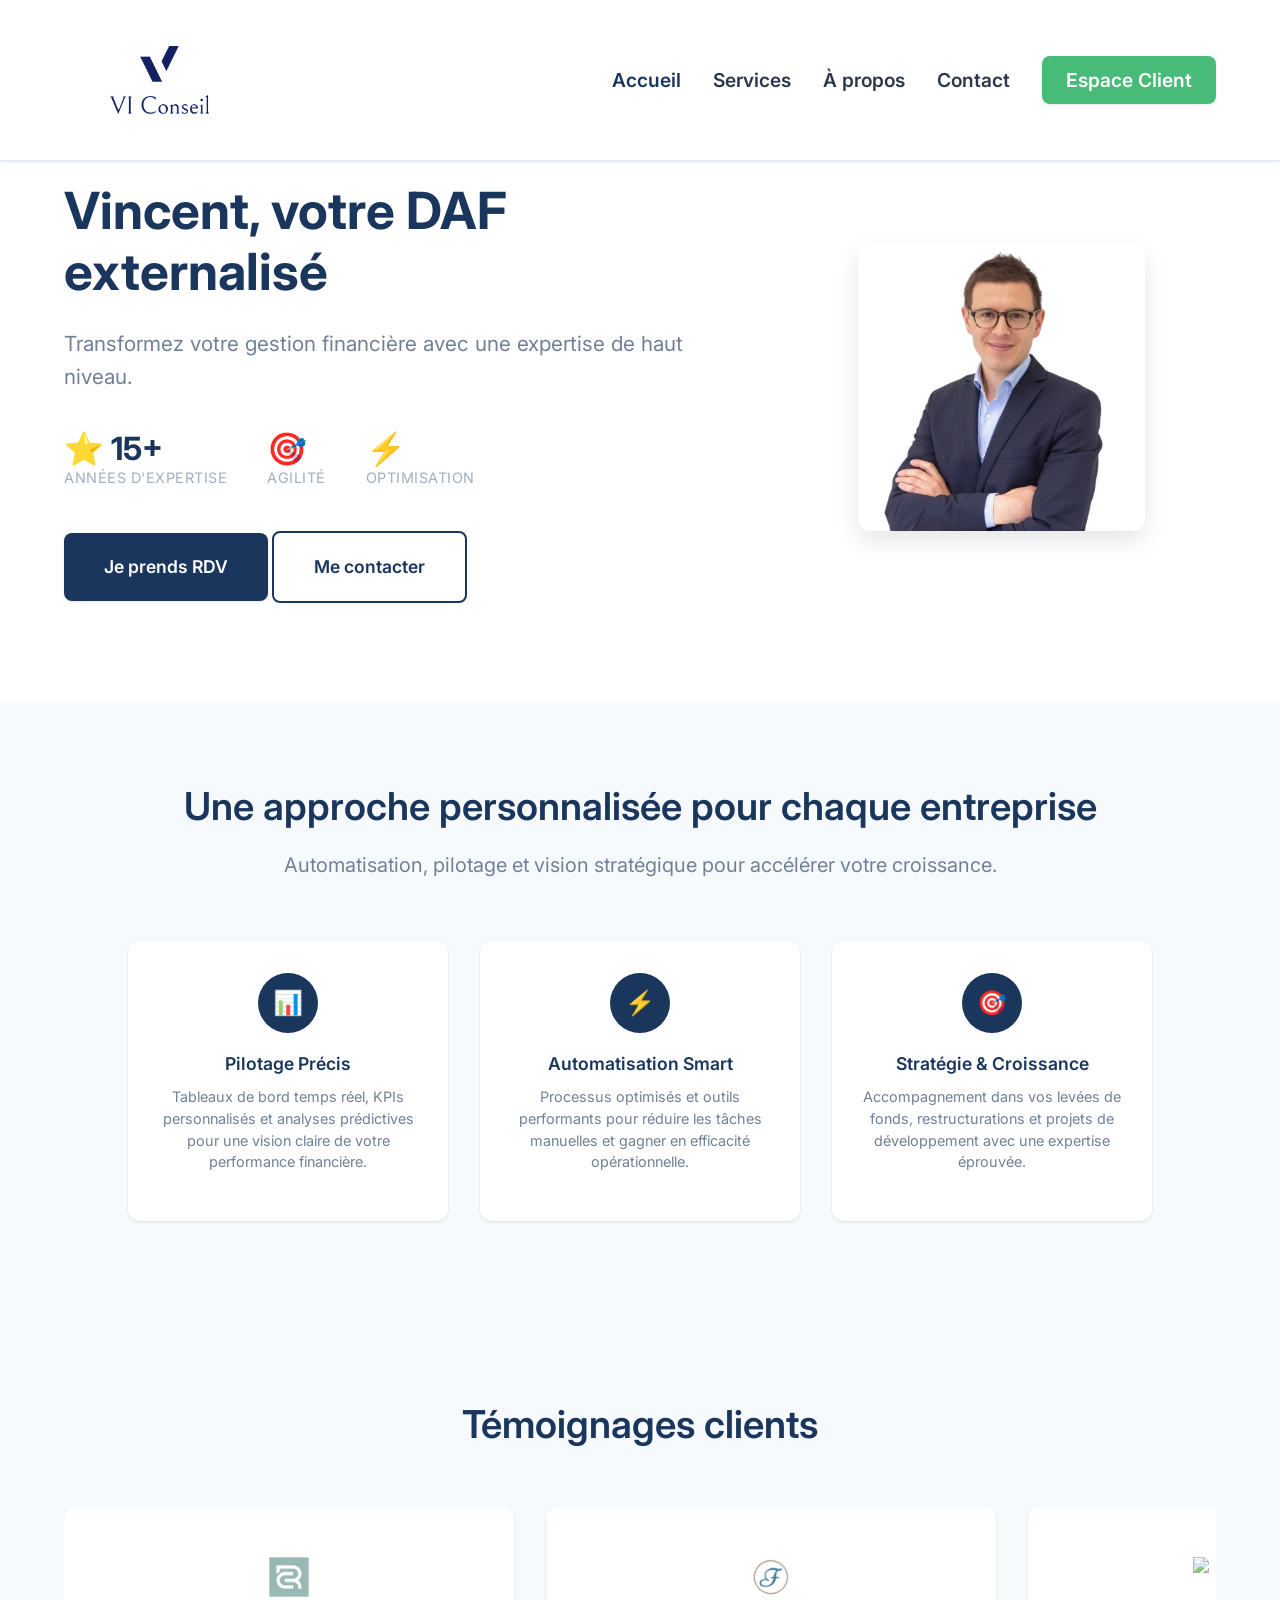
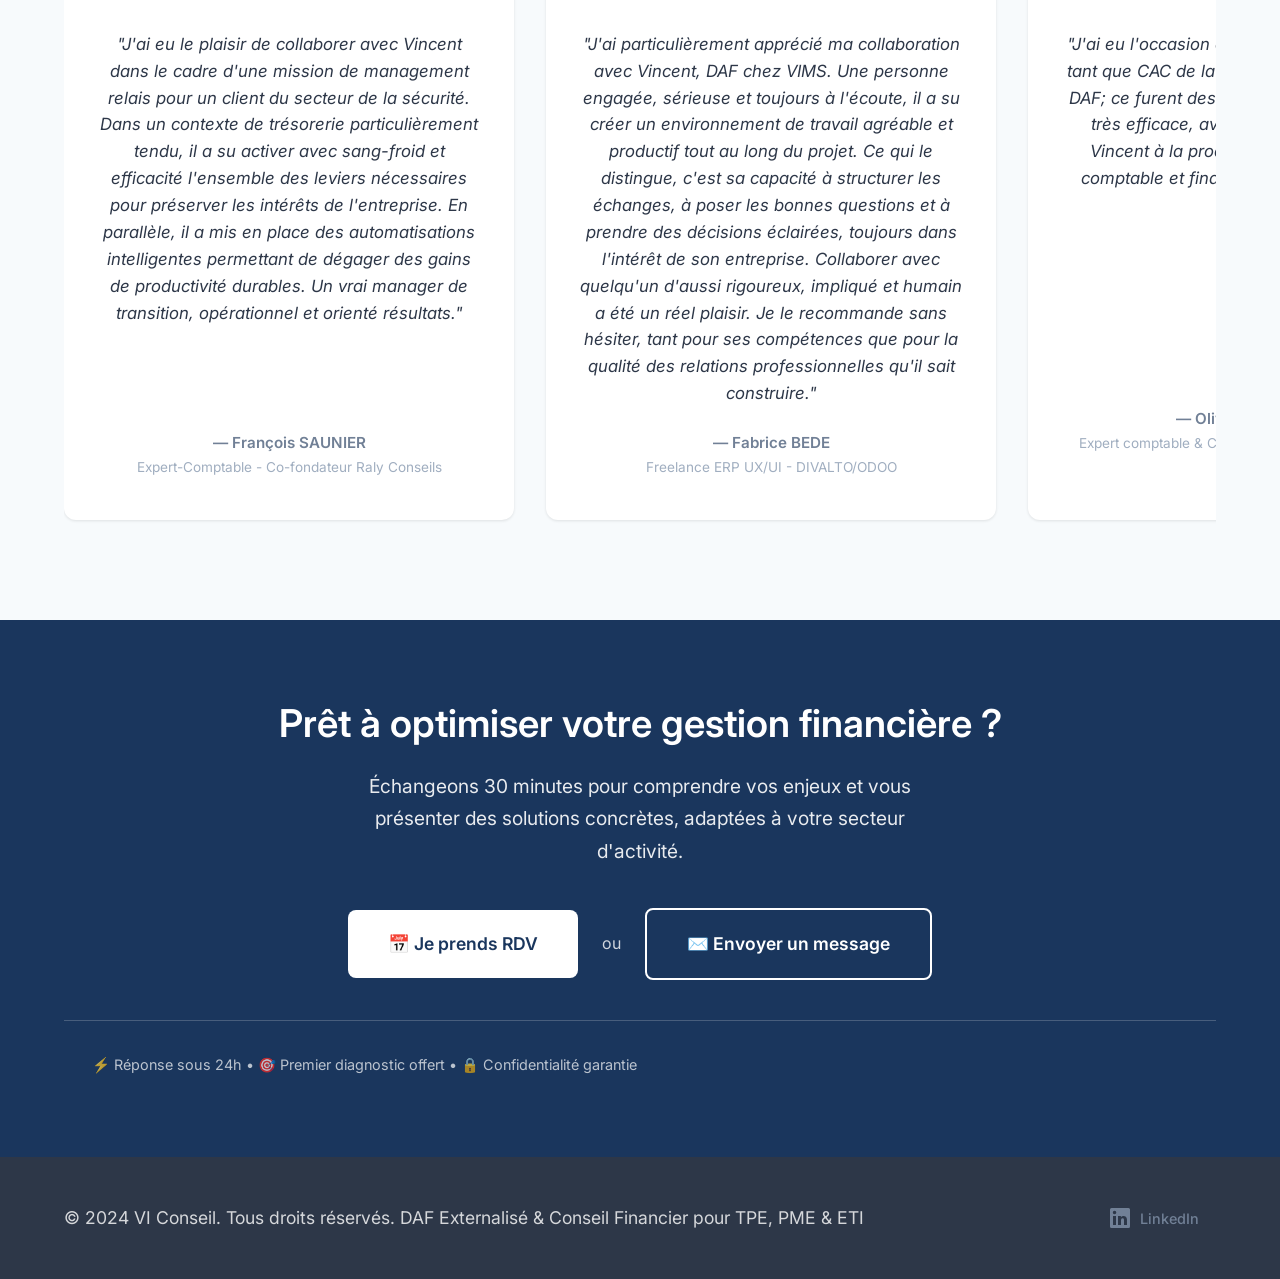
==== index.html @ 5f65aec2 "Mise ├á jour du site VI Conseil" ====
<!DOCTYPE html>
<html lang="fr">
<head>
    <meta charset="UTF-8">
    <meta name="viewport" content="width=device-width, initial-scale=1.0">
    <title>VI Conseil - DAF Externalisé pour TPE/PME</title>
    <meta name="description" content="Vincent, DAF externalisé et consultant finance. Automatisation, pilotage financier et levée de fonds pour TPE/PME. Expertise comptable et gestion.">
    <link rel="icon" type="image/png" href="favicon.png">
    <link rel="apple-touch-icon" href="favicon.png">
    <link rel="stylesheet" href="aneto-style.css">
    
    <!-- Google Tag Manager -->
    <script>(function(w,d,s,l,i){w[l]=w[l]||[];w[l].push({'gtm.start':
    new Date().getTime(),event:'gtm.js'});var f=d.getElementsByTagName(s)[0],
    j=d.createElement(s),dl=l!='dataLayer'?'&l='+l:'';j.async=true;j.src=
    'https://www.googletagmanager.com/gtm.js?id='+i+dl;f.parentNode.insertBefore(j,f);
    })(window,document,'script','dataLayer','GTM-MMFTSTSP');</script>
    <!-- End Google Tag Manager -->
    
    <!-- Schema.org JSON-LD -->
    <script type="application/ld+json">
    {
        "@context": "https://schema.org",
        "@type": "Organization",
        "name": "VI Conseil",
        "alternateName": "Vincent Izquierdo Conseil",
        "url": "https://www.viconseil.com",
        "logo": "https://www.viconseil.com/LOGO/PNG Logo Files/Transparent Logo.png",
        "description": "DAF externalisé et consultant finance. Automatisation, pilotage financier et levée de fonds pour TPE/PME.",
        "foundingDate": "2018",
        "founder": {
            "@type": "Person",
            "name": "Vincent Izquierdo",
            "jobTitle": "Directeur Administratif et Financier",
            "description": "Expert en finance d'entreprise avec plus de 15 ans d'expérience"
        },
        "contactPoint": {
            "@type": "ContactPoint",
            "telephone": "+33-06-84-18-53-99",
            "contactType": "customer service",
            "areaServed": "FR",
            "availableLanguage": "French"
        },
        "address": {
            "@type": "PostalAddress",
            "addressLocality": "France",
            "addressCountry": "FR"
        },
        "sameAs": [
            "https://www.linkedin.com/in/vincent-izquierdo"
        ],
        "serviceArea": {
            "@type": "Country",
            "name": "France"
        }
    }
    </script>
</head>
<body>
    <!-- Google Tag Manager (noscript) -->
    <noscript><iframe src="https://www.googletagmanager.com/ns.html?id=GTM-MMFTSTSP"
    height="0" width="0" style="display:none;visibility:hidden"></iframe></noscript>
    <!-- End Google Tag Manager (noscript) -->
    <!-- Header -->
    <header>
        <nav class="container">
            <a href="index.html" class="logo">
                <img src="LOGO/PNG Logo Files/Transparent Logo.png" alt="VI Conseil" style="height: 160px; width: auto;">
            </a>
            <ul class="nav-links">
                <li><a href="#accueil" class="active">Accueil</a></li>
                <li><a href="services.html">Services</a></li>
                <li><a href="apropos.html">À propos</a></li>
                <li><a href="contact.html">Contact</a></li>
                <li><a href="client-login.html" class="client-login-btn">Espace Client</a></li>
            </ul>
            <button class="mobile-menu" onclick="toggleMobileMenu()">☰</button>
        </nav>
    </header>

    <!-- Hero Section -->
    <section id="accueil" class="hero">
        <div class="container">
            <div class="hero-content">
                <div class="hero-text">
                    <h1>Vincent, votre DAF externalisé</h1>
                    <p class="lead">Transformez votre gestion financière avec une expertise de haut niveau.</p>
                    
                    <div class="hero-stats">
                        <div class="stat">
                            <span class="stat-number">⭐ 15+</span>
                            <span class="stat-label">Années d'expertise</span>
                        </div>
                        <div class="stat">
                            <span class="stat-number">🎯</span>
                            <span class="stat-label">Agilité</span>
                        </div>
                        <div class="stat">
                            <span class="stat-number">⚡</span>
                            <span class="stat-label">Optimisation</span>
                        </div>
                    </div>

                    <div class="hero-buttons">
                        <a href="https://calendly.com/viconseil" target="_blank" class="btn btn-primary btn-large">
                            Je prends RDV
                        </a>
                        <a href="contact.html" class="btn btn-outline btn-large">
                            Me contacter
                        </a>
                    </div>
                </div>
                <div class="hero-image">
                    <img src="vincent-photo.jpg" alt="Vincent - DAF externalisé VI Conseil" />
                </div>
            </div>
        </div>
    </section>

    <!-- Values Section -->
    <section class="section values-section">
        <div class="container">
            <div class="text-center">
                <h2>Une approche personnalisée pour chaque entreprise</h2>
                <p class="text-large">Automatisation, pilotage et vision stratégique pour accélérer votre croissance.</p>
            </div>

            <div class="values-grid">
                <div class="value-card">
                    <div class="value-icon">📊</div>
                    <h3>Pilotage Précis</h3>
                    <p>Tableaux de bord temps réel, KPIs personnalisés et analyses prédictives pour une vision claire de votre performance financière.</p>
                </div>

                <div class="value-card">
                    <div class="value-icon">⚡</div>
                    <h3>Automatisation Smart</h3>
                    <p>Processus optimisés et outils performants pour réduire les tâches manuelles et gagner en efficacité opérationnelle.</p>
                </div>

                <div class="value-card">
                    <div class="value-icon">🎯</div>
                    <h3>Stratégie & Croissance</h3>
                    <p>Accompagnement dans vos levées de fonds, restructurations et projets de développement avec une expertise éprouvée.</p>
                </div>
            </div>
        </div>
    </section>



    <!-- Testimonial Section -->
    <section class="section testimonial">
        <div class="container">
            <div class="text-center">
                <h2>Témoignages clients</h2>
            </div>
            
            <div class="testimonials-grid">
                <div class="testimonial-content">
                    <div class="testimonial-logo">
                        <img src="LOGO/ralyconseils_logo.jpeg" alt="Raly Conseils">
                    </div>
                    <blockquote class="testimonial-quote">
                        "J'ai eu le plaisir de collaborer avec Vincent dans le cadre d'une mission de management relais pour un client du secteur de la sécurité. Dans un contexte de trésorerie particulièrement tendu, il a su activer avec sang-froid et efficacité l'ensemble des leviers nécessaires pour préserver les intérêts de l'entreprise. En parallèle, il a mis en place des automatisations intelligentes permettant de dégager des gains de productivité durables. Un vrai manager de transition, opérationnel et orienté résultats."
                    </blockquote>
                    <cite class="testimonial-author">
                        — François SAUNIER<br>
                        <span class="testimonial-company">Expert-Comptable - Co-fondateur Raly Conseils</span>
                    </cite>
                </div>
                
                <div class="testimonial-content">
                    <div class="testimonial-logo">
                        <img src="LOGO/fabrice_bede_design_logo.jpeg" alt="Fabrice Bede Design">
                    </div>
                    <blockquote class="testimonial-quote">
                        "J'ai particulièrement apprécié ma collaboration avec Vincent, DAF chez VIMS. Une personne engagée, sérieuse et toujours à l'écoute, il a su créer un environnement de travail agréable et productif tout au long du projet. Ce qui le distingue, c'est sa capacité à structurer les échanges, à poser les bonnes questions et à prendre des décisions éclairées, toujours dans l'intérêt de son entreprise. Collaborer avec quelqu'un d'aussi rigoureux, impliqué et humain a été un réel plaisir. Je le recommande sans hésiter, tant pour ses compétences que pour la qualité des relations professionnelles qu'il sait construire."
                    </blockquote>
                    <cite class="testimonial-author">
                        — Fabrice BEDE<br>
                        <span class="testimonial-company">Freelance ERP UX/UI - DIVALTO/ODOO</span>
                    </cite>
                </div>

                <div class="testimonial-content">
                    <div class="testimonial-logo">
                        <img src="https://www.acso-conseils.com/wp-content/uploads/2018/04/cropped-logo-grand2-1.png" alt="ACSO Conseils">
                    </div>
                    <blockquote class="testimonial-quote">
                        "J'ai eu l'occasion de travailler avec Vincent en tant que CAC de la société dans laquelle il était DAF; ce furent des années d'une collaboration très efficace, avec la grande attention de Vincent à la production d'une information comptable et financière de grande qualité!"
                    </blockquote>
                    <cite class="testimonial-author">
                        — Olivier CONSALÈS<br>
                        <span class="testimonial-company">Expert comptable & Commissaire aux comptes - ACSO Conseils</span>
                    </cite>
                </div>
            </div>
        </div>
    </section>

    <!-- CTA Section -->
    <section class="section cta-section">
        <div class="container">
            <h2>Prêt à optimiser votre gestion financière ?</h2>
            <p>Échangeons 30 minutes pour comprendre vos enjeux et vous présenter des solutions concrètes, adaptées à votre secteur d'activité.</p>
            
            <div class="cta-buttons">
                <a href="https://calendly.com/viconseil" target="_blank" class="btn btn-white btn-large">
                    📅 Je prends RDV
                </a>
                <span style="color: rgba(255,255,255,0.8);">ou</span>
                <a href="contact.html" class="btn btn-outline btn-large" style="border-color: white; color: white;">
                    ✉️ Envoyer un message
                </a>
            </div>

            <div style="margin-top: 40px; padding-top: 32px; border-top: 1px solid rgba(255,255,255,0.2);">
                <p style="font-size: 0.9rem; color: rgba(255,255,255,0.7); margin: 0;">
                    ⚡ Réponse sous 24h • 🎯 Premier diagnostic offert • 🔒 Confidentialité garantie
                </p>
            </div>
        </div>
    </section>

    <!-- Footer -->
    <footer>
        <div class="container">
            <div class="footer-content">
                <p>&copy; 2024 VI Conseil. Tous droits réservés. DAF Externalisé & Conseil Financier pour TPE, PME & ETI</p>
                <div class="social-links">
                    <a href="https://linkedin.com/in/vincent-izquierdo" target="_blank" class="linkedin-link" title="Vincent Izquierdo sur LinkedIn">
                        <svg width="24" height="24" viewBox="0 0 24 24" fill="currentColor">
                            <path d="M20.5 2h-17A1.5 1.5 0 002 3.5v17A1.5 1.5 0 003.5 22h17a1.5 1.5 0 001.5-1.5v-17A1.5 1.5 0 0020.5 2zM8 19H5v-9h3zM6.5 8.25A1.75 1.75 0 118.3 6.5a1.78 1.78 0 01-1.8 1.75zM19 19h-3v-4.74c0-1.42-.6-1.93-1.38-1.93A1.74 1.74 0 0013 14.19a.66.66 0 000 .14V19h-3v-9h2.9v1.3a3.11 3.11 0 012.7-1.4c1.55 0 3.36.86 3.36 3.66z"/>
                        </svg>
                        LinkedIn
                    </a>
                </div>
            </div>
        </div>
    </footer>

    <!-- Scripts -->
    <script src="../environment-banner.js"></script>
    <script>
        // Mobile menu toggle
        function toggleMobileMenu() {
            const navLinks = document.querySelector('.nav-links');
            navLinks.classList.toggle('active');
        }

        // Smooth scrolling for anchor links
        document.querySelectorAll('a[href^="#"]').forEach(anchor => {
            anchor.addEventListener('click', function (e) {
                e.preventDefault();
                const target = document.querySelector(this.getAttribute('href'));
                if (target) {
                    const headerHeight = document.querySelector('header').offsetHeight;
                    const targetPosition = target.offsetTop - headerHeight;
                    
                    window.scrollTo({
                        top: targetPosition,
                        behavior: 'smooth'
                    });
                }
            });
        });

        // Header scroll effect
        let lastScrollTop = 0;
        window.addEventListener('scroll', function() {
            const header = document.querySelector('header');
            const scrollTop = window.pageYOffset || document.documentElement.scrollTop;
            
            if (scrollTop > 100) {
                header.style.background = 'rgba(255, 255, 255, 0.98)';
                header.style.boxShadow = '0 2px 20px rgba(0,0,0,0.1)';
            } else {
                header.style.background = 'rgba(255, 255, 255, 0.95)';
                header.style.boxShadow = '0 1px 3px rgba(0,0,0,0.1)';
            }
            
            lastScrollTop = scrollTop;
        });

        // Simple fade-in animation on scroll
        const observerOptions = {
            threshold: 0.1,
            rootMargin: '0px 0px -50px 0px'
        };

        const observer = new IntersectionObserver((entries) => {
            entries.forEach(entry => {
                if (entry.isIntersecting) {
                    entry.target.classList.add('fade-in-up');
                }
            });
        }, observerOptions);

        // Observe elements for animation
        document.addEventListener('DOMContentLoaded', () => {
            const elementsToAnimate = document.querySelectorAll('.value-card, .service-card, .testimonial-content');
            elementsToAnimate.forEach(el => observer.observe(el));
        });

        // Plus besoin de sliders - tout est en grille maintenant !
    </script>
</body>
</html>
---- aneto-style.css ----
/* VI CONSEIL - STYLE ANETO INSPIRED
   Design épuré, moderne et professionnel */

/* ========== IMPORTS ========== */
@import url('https://fonts.googleapis.com/css2?family=Inter:wght@300;400;500;600;700;800&display=swap');

/* ========== RESET & BASE ========== */
* {
    margin: 0;
    padding: 0;
    box-sizing: border-box;
}

html {
    scroll-behavior: smooth;
    font-size: 16px;
}

body {
    font-family: 'Inter', -apple-system, BlinkMacSystemFont, 'Segoe UI', sans-serif;
    line-height: 1.6;
    color: #2d3748;
    background-color: #ffffff;
    overflow-x: hidden;
    font-weight: 400;
    -webkit-font-smoothing: antialiased;
    -moz-osx-font-smoothing: grayscale;
}

/* ========== VARIABLES ========== */
:root {
    --primary-color: #1a365d;
    --secondary-color: #2d3748;
    --accent-color: #48bb78;
    --text-primary: #2d3748;
    --text-secondary: #718096;
    --text-light: #a0aec0;
    --background: #ffffff;
    --background-light: #f7fafc;
    --border-color: #e2e8f0;
    --shadow-sm: 0 1px 3px rgba(0, 0, 0, 0.1);
    --shadow-md: 0 4px 6px rgba(0, 0, 0, 0.1);
    --shadow-lg: 0 10px 25px rgba(0, 0, 0, 0.1);
    --border-radius: 8px;
    --border-radius-lg: 12px;
    --transition: all 0.3s ease;
}

/* ========== LAYOUT ========== */
.container {
    max-width: 1200px;
    margin: 0 auto;
    padding: 0 24px;
}

.section {
    padding: 80px 0;
}

.main-content {
    padding-top: 160px;
}

.section-sm {
    padding: 60px 0;
}

.section-lg {
    padding: 120px 0;
}

/* ========== TYPOGRAPHY ========== */
h1, h2, h3, h4, h5, h6 {
    color: var(--primary-color);
    font-weight: 600;
    line-height: 1.2;
    margin-bottom: 16px;
}

h1 {
    font-size: clamp(2.5rem, 4vw, 3.5rem);
    font-weight: 700;
    margin-bottom: 24px;
}

h2 {
    font-size: clamp(2rem, 3vw, 2.5rem);
    font-weight: 600;
    margin-bottom: 20px;
}

h3 {
    font-size: clamp(1.5rem, 2.5vw, 1.75rem);
    font-weight: 600;
}

h4 {
    font-size: 1.25rem;
    font-weight: 600;
}

p {
    color: var(--text-secondary);
    line-height: 1.7;
    margin-bottom: 16px;
    font-size: 1.1rem;
}

.text-large {
    font-size: 1.25rem;
    line-height: 1.6;
}

.text-center {
    text-align: center;
}

.text-primary {
    color: var(--primary-color);
}

.text-accent {
    color: var(--accent-color);
}

/* ========== HEADER ========== */
header {
    position: fixed;
    top: 0;
    left: 0;
    right: 0;
    background: rgba(255, 255, 255, 0.95);
    backdrop-filter: blur(10px);
    border-bottom: 1px solid var(--border-color);
    z-index: 1000;
    transition: var(--transition);
}

nav {
    display: flex;
    justify-content: space-between;
    align-items: center;
    padding: 20px 0;
}

.logo {
    font-size: 1.75rem;
    font-weight: 700;
    color: var(--primary-color);
    text-decoration: none;
    display: flex;
    align-items: center;
    gap: 12px;
}

.logo-icon {
    background: var(--primary-color);
    color: white;
    padding: 8px 12px;
    border-radius: var(--border-radius);
    font-size: 1rem;
    font-weight: 700;
}

.nav-links {
    display: flex;
    list-style: none;
    gap: 32px;
    align-items: center;
}

.nav-links a {
    color: var(--text-primary);
    text-decoration: none;
    font-weight: 600;
    font-size: 1.2rem;
    transition: var(--transition);
    position: relative;
}

.nav-links a:hover {
    color: var(--primary-color);
}

.nav-links a.active {
    color: var(--primary-color);
    font-weight: 600;
}

.client-login-btn {
    background: var(--accent-color);
    color: white !important;
    padding: 12px 24px;
    border-radius: var(--border-radius);
    font-weight: 600;
    text-decoration: none;
    transition: var(--transition);
    box-shadow: var(--shadow-sm);
}

.client-login-btn:hover {
    background: #38a169;
    transform: translateY(-2px);
    box-shadow: var(--shadow-md);
}

/* ========== HERO SECTION ========== */
.hero {
    padding: 180px 0 100px;
    background: var(--background);
}

.hero-content {
    display: grid;
    grid-template-columns: 1.2fr 0.8fr;
    gap: 80px;
    align-items: center;
}

.hero-text h1 {
    color: var(--primary-color);
    margin-bottom: 24px;
}

.hero-text .lead {
    font-size: 1.3rem;
    color: var(--text-secondary);
    line-height: 1.6;
    margin-bottom: 40px;
    font-weight: 400;
}

.hero-stats {
    display: flex;
    gap: 40px;
    margin-bottom: 40px;
}

.stat {
    text-align: left;
}

.stat-number {
    font-size: 2rem;
    font-weight: 700;
    color: var(--primary-color);
    display: block;
    line-height: 1;
}

.stat-label {
    font-size: 0.9rem;
    color: var(--text-light);
    text-transform: uppercase;
    letter-spacing: 0.5px;
    margin-top: 4px;
}

.hero-image {
    text-align: center;
}

.hero-image img {
    max-width: 67%;
    height: auto;
    border-radius: var(--border-radius-lg);
    box-shadow: var(--shadow-lg);
}

/* ========== BUTTONS ========== */
.btn {
    display: inline-block;
    padding: 16px 32px;
    font-size: 1rem;
    font-weight: 600;
    text-decoration: none;
    border-radius: var(--border-radius);
    transition: var(--transition);
    border: none;
    cursor: pointer;
}

.btn-primary {
    background: var(--primary-color);
    color: white;
    box-shadow: var(--shadow-sm);
}

.btn-primary:hover {
    background: #2c5282;
    transform: translateY(-2px);
    box-shadow: var(--shadow-md);
}

.btn-outline {
    background: transparent;
    color: var(--primary-color);
    border: 2px solid var(--primary-color);
}

.btn-outline:hover {
    background: var(--primary-color);
    color: white;
}

.btn-large {
    padding: 20px 40px;
    font-size: 1.1rem;
}

/* ========== SECTIONS ========== */
.values-section {
    background: var(--background-light);
}

.values-grid {
    display: flex;
    justify-content: center;
    gap: 32px;
    margin-top: 60px;
    padding-bottom: 20px;
    flex-wrap: wrap;
}

.value-card {
    text-align: center;
    padding: 32px 20px;
    background: white;
    border-radius: var(--border-radius-lg);
    box-shadow: var(--shadow-sm);
    transition: var(--transition);
    min-width: 280px;
    max-width: 320px;
    flex: 1;
}

.value-card:hover {
    transform: translateY(-4px);
    box-shadow: var(--shadow-md);
}

.value-icon {
    width: 60px;
    height: 60px;
    background: var(--primary-color);
    color: white;
    border-radius: 50%;
    display: flex;
    align-items: center;
    justify-content: center;
    font-size: 1.5rem;
    margin: 0 auto 20px;
}

.value-card h3 {
    color: var(--primary-color);
    margin-bottom: 12px;
    font-size: 1.1rem;
    font-weight: 600;
}

.value-card p {
    color: var(--text-secondary);
    line-height: 1.5;
    font-size: 0.9rem;
}

/* Styles pour la barre de défilement des values */
.values-grid::-webkit-scrollbar {
    height: 12px;
}

.values-grid::-webkit-scrollbar-track {
    background: #f1f1f1;
    border-radius: 4px;
}

.values-grid::-webkit-scrollbar-thumb {
    background-color: var(--primary-color);
    border-radius: 4px;
    transition: background-color 0.3s ease;
}

.values-grid::-webkit-scrollbar-thumb:hover {
    background-color: #2563eb;
}

/* ========== SERVICES SECTION ========== */
/* Réduction des marges pour la section services */
.section:has(.services-grid) .text-center h2 {
    margin-bottom: 8px;
}

.section:has(.services-grid) .text-center .text-large {
    margin-bottom: 8px;
}

.services-grid {
    display: flex;
    overflow-x: auto;
    scroll-snap-type: x mandatory;
    gap: 32px;
    margin-top: 24px;
    padding-bottom: 20px;
    -webkit-overflow-scrolling: touch;
    scrollbar-width: thin;
    scrollbar-color: var(--primary-color) #f1f1f1;
}

.service-card {
    background: white;
    padding: 40px 32px;
    border-radius: var(--border-radius-lg);
    box-shadow: var(--shadow-sm);
    transition: var(--transition);
    border-left: 4px solid var(--primary-color);
    display: flex;
    flex-direction: column;
    min-width: 350px;
    flex: 0 0 350px;
    scroll-snap-align: start;
}

.service-card:hover {
    transform: translateY(-4px);
    box-shadow: var(--shadow-md);
}

.service-card h3 {
    color: var(--primary-color);
    margin-bottom: 16px;
    font-size: 1.3rem;
    font-weight: 600;
}

.service-card p {
    color: var(--text-secondary);
    margin-bottom: 20px;
    font-size: 0.95rem;
    line-height: 1.5;
}

/* Styles pour la barre de défilement des services */
.services-grid::-webkit-scrollbar {
    height: 12px;
}

.services-grid::-webkit-scrollbar-track {
    background: #f1f1f1;
    border-radius: 4px;
}

.services-grid::-webkit-scrollbar-thumb {
    background-color: var(--primary-color);
    border-radius: 4px;
    transition: background-color 0.3s ease;
}

.services-grid::-webkit-scrollbar-thumb:hover {
    background-color: #2563eb;
}

.service-list {
    list-style: none;
}

.service-list li {
    color: var(--text-secondary);
    padding: 8px 0;
    border-bottom: 1px solid var(--border-color);
    position: relative;
    padding-left: 24px;
    font-size: 0.85rem;
    line-height: 1.4;
}

.service-list li:last-child {
    border-bottom: none;
}

.service-list li::before {
    content: '✓';
    position: absolute;
    left: 0;
    color: var(--accent-color);
    font-weight: 600;
}

/* ========== TESTIMONIAL ========== */
.testimonial {
    background: var(--background-light);
    text-align: center;
}

.testimonial-content {
    max-width: 800px;
    margin: 0 auto;
}

.testimonial-quote {
    font-size: 1.2rem;
    font-style: italic;
    color: var(--text-primary);
    line-height: 1.6;
    margin-bottom: 32px;
    font-weight: 400;
}

.testimonial-author {
    color: var(--text-secondary);
    font-weight: 600;
}

/* ========== CTA SECTION ========== */
.cta-section {
    background: var(--primary-color);
    color: white;
    text-align: center;
}

.cta-section h2 {
    color: white;
    margin-bottom: 24px;
}

.cta-section p {
    color: rgba(255, 255, 255, 0.9);
    font-size: 1.2rem;
    margin-bottom: 40px;
    max-width: 600px;
    margin-left: auto;
    margin-right: auto;
}

.cta-buttons {
    display: flex;
    gap: 24px;
    justify-content: center;
    align-items: center;
    flex-wrap: wrap;
}

.btn-white {
    background: white;
    color: var(--primary-color);
}

.btn-white:hover {
    background: var(--background-light);
    transform: translateY(-2px);
}

/* ========== FOOTER ========== */
footer {
    background: var(--text-primary);
    color: white;
    text-align: center;
    padding: 40px 0;
}

footer p {
    color: rgba(255, 255, 255, 0.8);
    margin: 0;
}

/* ========== MOBILE RESPONSIVENESS ========== */
.mobile-menu {
    display: none;
    background: none;
    border: none;
    font-size: 1.5rem;
    color: var(--primary-color);
    cursor: pointer;
}


@media (max-width: 768px) {
    .container {
        padding: 0 20px;
    }
    
    .nav-links {
        display: none;
        position: absolute;
        top: 100%;
        left: 0;
        right: 0;
        background: white;
        flex-direction: column;
        padding: 20px;
        gap: 20px;
        box-shadow: var(--shadow-lg);
        border-top: 1px solid var(--border-color);
    }
    
    .nav-links.active {
        display: flex;
    }
    
    .mobile-menu {
        display: block;
    }
    
    .hero {
        padding: 160px 0 80px;
    }
    
    .main-content {
        padding-top: 140px;
    }
    
    .hero-content {
        grid-template-columns: 1fr;
        gap: 40px;
        text-align: center;
    }
    
    .hero-stats {
        justify-content: center;
        gap: 32px;
    }
    
    .service-card {
        min-width: 280px;
        flex: 0 0 280px;
    }
    
    .value-card {
        min-width: 240px;
        flex: 0 0 240px;
        padding: 24px 16px;
    }
    
    .value-card h3 {
        font-size: 1rem;
    }
    
    .value-card p {
        font-size: 0.85rem;
    }
    
    .cta-buttons {
        flex-direction: column;
        gap: 16px;
    }
    
    .section {
        padding: 60px 0;
    }
}

@media (max-width: 480px) {
    .hero-stats {
        flex-direction: column;
        gap: 24px;
        text-align: center;
    }
    
    .btn {
        padding: 14px 24px;
        font-size: 0.95rem;
    }
}

/* ========== ANIMATIONS ========== */
@keyframes fadeInUp {
    from {
        opacity: 0;
        transform: translateY(30px);
    }
    to {
        opacity: 1;
        transform: translateY(0);
    }
}

.fade-in-up {
    animation: fadeInUp 0.6s ease-out;
}

/* Smooth transitions pour toutes les interactions */
* {
    transition: background-color 0.3s ease, color 0.3s ease, transform 0.3s ease;
}

/* ========== UTILITIES ========== */
.mb-0 { margin-bottom: 0; }
.mb-1 { margin-bottom: 16px; }
.mb-2 { margin-bottom: 32px; }
.mb-3 { margin-bottom: 48px; }

.mt-0 { margin-top: 0; }
.mt-1 { margin-top: 16px; }
.mt-2 { margin-top: 32px; }
.mt-3 { margin-top: 48px; }

/* ========== TECHNOLOGIES SECTION ========== */
.technologies-section {
    background: var(--background-light);
    border-top: 1px solid var(--border-color);
}

.technologies-grid {
    display: grid;
    grid-template-columns: repeat(auto-fit, minmax(280px, 1fr));
    gap: 40px;
    margin-top: 60px;
}

.tech-category {
    text-align: center;
}

.tech-category h4 {
    color: var(--text-primary);
    font-size: 1.1rem;
    font-weight: 600;
    margin-bottom: 24px;
    padding-bottom: 8px;
    border-bottom: 2px solid var(--accent-color);
    display: inline-block;
}

.tech-logos {
    display: flex;
    justify-content: center;
    align-items: center;
    gap: 24px;
    flex-wrap: wrap;
}

.tech-logo {
    width: 80px;
    height: 80px;
    background: white;
    border-radius: var(--border-radius-lg);
    display: flex;
    align-items: center;
    justify-content: center;
    box-shadow: var(--shadow-sm);
    transition: var(--transition);
    cursor: pointer;
    padding: 12px;
}

.tech-logo:hover {
    transform: translateY(-4px);
    box-shadow: var(--shadow-lg);
}

.tech-logo img {
    max-width: 100%;
    max-height: 100%;
    object-fit: contain;
    filter: grayscale(20%) opacity(0.85);
    transition: var(--transition);
}

.tech-logo:hover img {
    filter: grayscale(0%) opacity(1);
    transform: scale(1.05);
}

/* Technologies responsive */
@media (max-width: 768px) {
    .technologies-grid {
        grid-template-columns: repeat(auto-fit, minmax(250px, 1fr));
        gap: 32px;
        margin-top: 40px;
    }
    
    .tech-logos {
        gap: 16px;
    }
    
    .tech-logo {
        width: 64px;
        height: 64px;
        padding: 8px;
    }
}

/* ========== SLIDER SYSTEM ========== */
.slider-container {
    position: relative;
    display: flex;
    align-items: center;
    margin-top: 60px;
}

.slider-arrow {
    position: absolute;
    top: 50%;
    transform: translateY(-50%);
    background: white;
    border: 2px solid var(--primary-color);
    color: var(--primary-color);
    border-radius: 50%;
    width: 50px;
    height: 50px;
    font-size: 1.2rem;
    cursor: pointer;
    z-index: 10;
    transition: var(--transition);
    display: flex;
    align-items: center;
    justify-content: center;
    box-shadow: var(--shadow-md);
}

.slider-arrow:hover {
    background: var(--primary-color);
    color: white;
    transform: translateY(-50%) scale(1.1);
}

.slider-arrow-left {
    left: -25px;
}

.slider-arrow-right {
    right: -25px;
}

/* Services Grid - Affichage simple sur desktop */
.services-grid {
    display: grid;
    grid-template-columns: repeat(2, 1fr);
    gap: 24px;
    width: 100%;
}

.service-card {
    /* Retour au style normal */
}

/* Technologies Grid - Affichage simple sur desktop */
.technologies-grid {
    display: grid;
    grid-template-columns: repeat(2, 1fr);
    gap: 32px;
    width: 100%;
}

.tech-category {
    /* Retour au style normal */
}

/* Testimonials Grid - Horizontal Scroll */
.testimonials-grid {
    display: flex;
    overflow-x: auto;
    scroll-snap-type: x mandatory;
    gap: 32px;
    margin-top: 60px;
    padding-bottom: 20px;
    -webkit-overflow-scrolling: touch;
    scrollbar-width: thin;
    scrollbar-color: var(--primary-color) #f1f1f1;
}

.testimonial-content {
    background: white;
    padding: 40px 32px;
    border-radius: var(--border-radius-lg);
    box-shadow: var(--shadow-sm);
    transition: var(--transition);
    min-width: 450px;
    flex: 0 0 450px;
    scroll-snap-align: start;
    display: flex;
    flex-direction: column;
}

.testimonial-content:hover {
    transform: translateY(-4px);
    box-shadow: var(--shadow-md);
}

.testimonial-logo {
    display: flex;
    justify-content: center;
    align-items: center;
    height: 60px;
    margin-bottom: 24px;
}

.testimonial-logo img {
    max-height: 40px;
    max-width: 120px;
    object-fit: contain;
    opacity: 0.7;
}

.testimonial-quote {
    font-size: 1.05rem;
    font-style: italic;
    color: var(--text-primary);
    line-height: 1.6;
    margin-bottom: 24px;
    font-weight: 400;
    flex-grow: 1;
}

.testimonial-author {
    color: var(--text-secondary);
    font-weight: 600;
    font-style: normal;
    font-size: 0.95rem;
}

.testimonial-company {
    font-size: 0.85rem;
    color: var(--text-light);
    font-style: normal;
    font-weight: 400;
}

/* Styles pour la barre de défilement des témoignages */
.testimonials-grid::-webkit-scrollbar {
    height: 12px;
}

.testimonials-grid::-webkit-scrollbar-track {
    background: #f1f1f1;
    border-radius: 4px;
}

.testimonials-grid::-webkit-scrollbar-thumb {
    background-color: var(--primary-color);
    border-radius: 4px;
    transition: background-color 0.3s ease;
}

.testimonials-grid::-webkit-scrollbar-thumb:hover {
    background-color: #2563eb;
}

/* Responsive grids */
@media (max-width: 768px) {
    .services-grid {
        grid-template-columns: 1fr;
        gap: 20px;
    }
    
    .technologies-grid {
        grid-template-columns: 1fr;
        gap: 24px;
    }
    
    .testimonials-grid {
        gap: 24px;
        margin-top: 40px;
    }

    .testimonial-content {
        min-width: 320px;
        flex: 0 0 320px;
        padding: 32px 24px;
    }
    
    .slider-arrow {
        display: none; /* Masquer les flèches sur mobile */
    }
    
    .slider-container {
        margin-top: 40px;
    }
}

/* ========== FOOTER ========== */
.footer-content {
    display: flex;
    justify-content: space-between;
    align-items: center;
    flex-wrap: wrap;
    gap: 20px;
}

.social-links {
    display: flex;
    align-items: center;
}

.linkedin-link {
    display: flex;
    align-items: center;
    gap: 8px;
    color: var(--text-secondary);
    text-decoration: none;
    font-size: 0.9rem;
    font-weight: 500;
    padding: 8px 16px;
    border-radius: var(--border-radius);
    transition: var(--transition);
    border: 1px solid transparent;
}

.linkedin-link:hover {
    color: #0077B5;
    background: rgba(0, 119, 181, 0.1);
    border-color: rgba(0, 119, 181, 0.2);
    transform: translateY(-1px);
}

.linkedin-link svg {
    transition: var(--transition);
}

.linkedin-link:hover svg {
    transform: scale(1.1);
}

/* Footer responsive */
@media (max-width: 768px) {
    .footer-content {
        flex-direction: column;
        text-align: center;
        gap: 16px;
    }
    
    .footer-content p {
        margin-bottom: 0;
    }
}
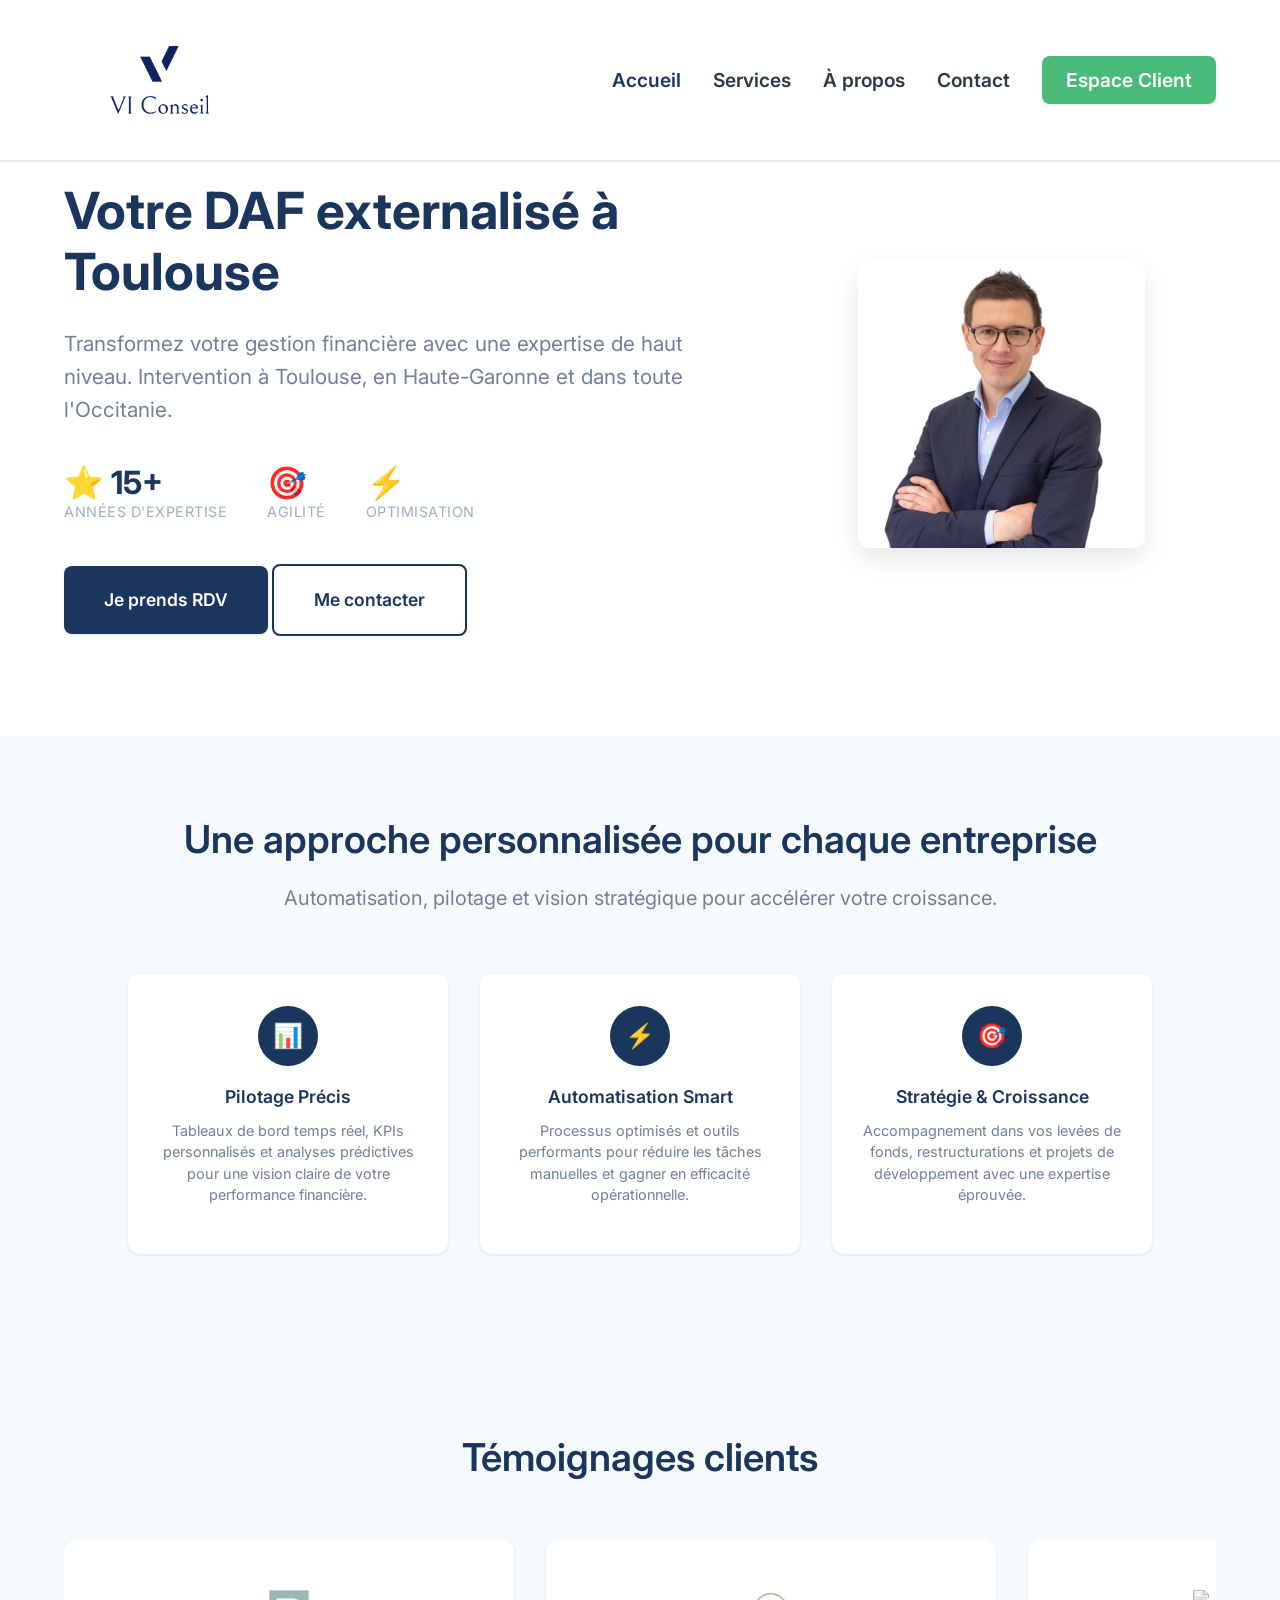
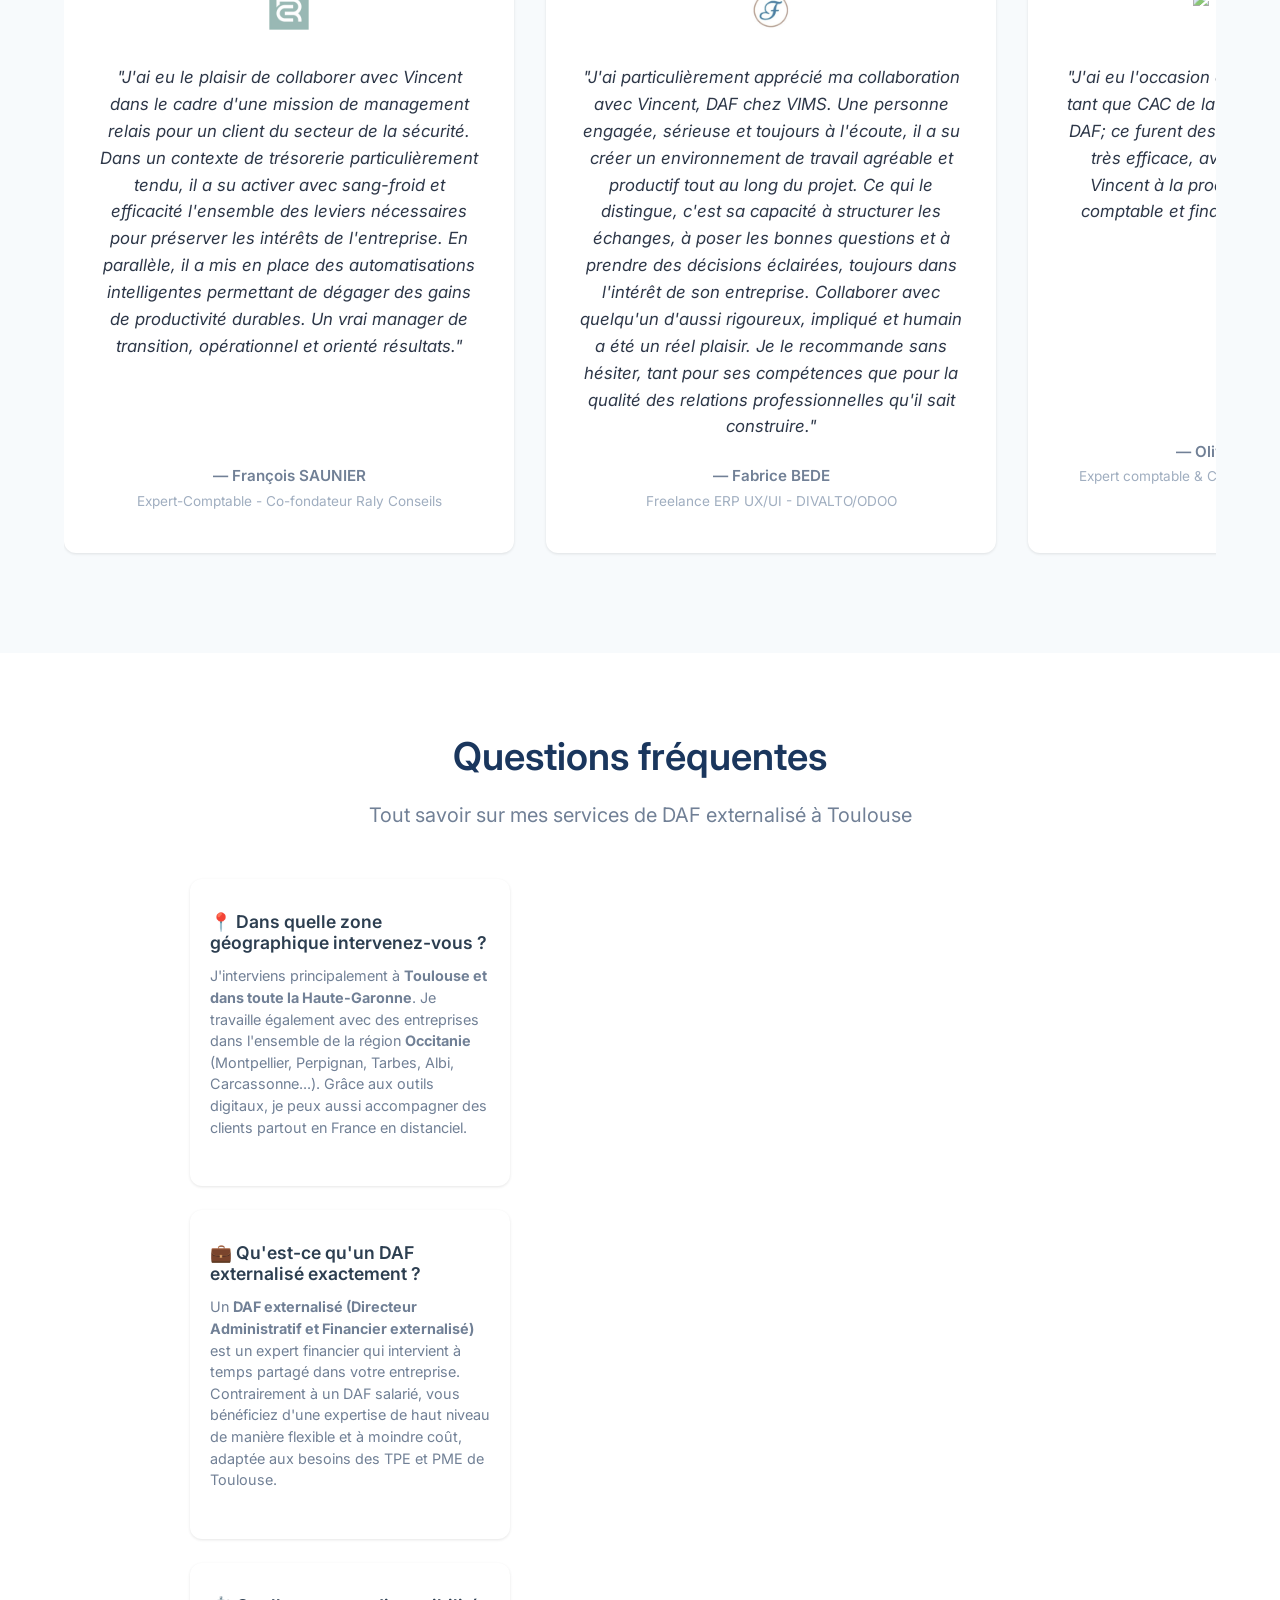
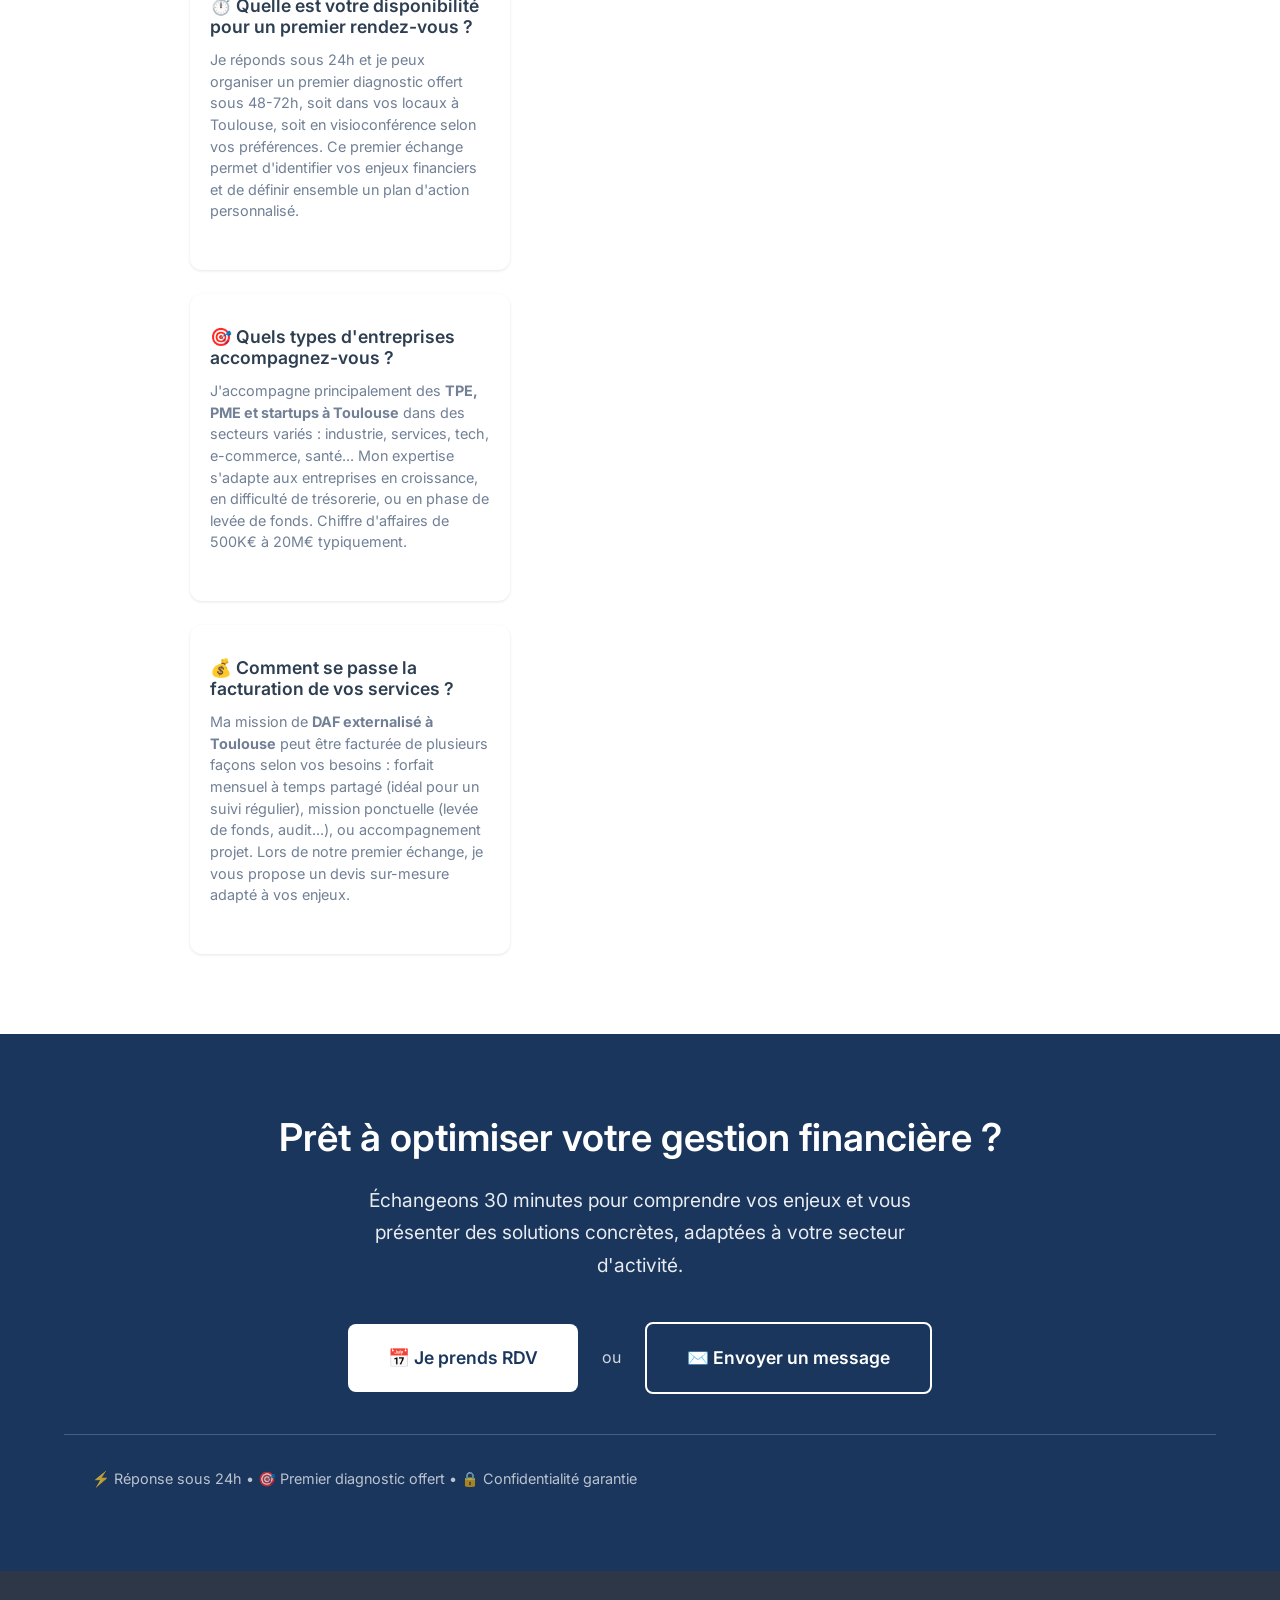
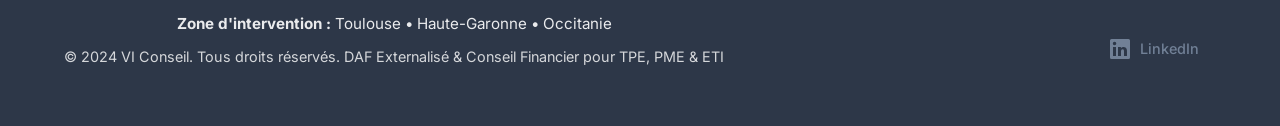
==== commit 1e39619b: "Mise ├á jour du site VI Conseil" ====
--- a/index.html
+++ b/index.html
@@ -3,8 +3,8 @@
 <head>
     <meta charset="UTF-8">
     <meta name="viewport" content="width=device-width, initial-scale=1.0">
-    <title>VI Conseil - DAF Externalisé pour TPE/PME</title>
-    <meta name="description" content="Vincent, DAF externalisé et consultant finance. Automatisation, pilotage financier et levée de fonds pour TPE/PME. Expertise comptable et gestion.">
+    <title>DAF Externalisé Toulouse | VI Conseil - Direction Financière TPE/PME</title>
+    <meta name="description" content="DAF externalisé à Toulouse et Haute-Garonne. Vincent Izquierdo, consultant financier expert : pilotage financier, levée de fonds, automatisation pour TPE/PME en Occitanie.">
     <link rel="icon" type="image/png" href="favicon.png">
     <link rel="apple-touch-icon" href="favicon.png">
     <link rel="stylesheet" href="aneto-style.css">
@@ -17,16 +17,18 @@
     })(window,document,'script','dataLayer','GTM-MMFTSTSP');</script>
     <!-- End Google Tag Manager -->
     
-    <!-- Schema.org JSON-LD -->
+    <!-- Schema.org JSON-LD pour LocalBusiness -->
     <script type="application/ld+json">
     {
         "@context": "https://schema.org",
-        "@type": "Organization",
+        "@type": "LocalBusiness",
         "name": "VI Conseil",
         "alternateName": "Vincent Izquierdo Conseil",
         "url": "https://www.viconseil.com",
         "logo": "https://www.viconseil.com/LOGO/PNG Logo Files/Transparent Logo.png",
-        "description": "DAF externalisé et consultant finance. Automatisation, pilotage financier et levée de fonds pour TPE/PME.",
+        "image": "https://www.viconseil.com/vincent-photo.jpg",
+        "description": "DAF externalisé à Toulouse. Expert en direction financière, pilotage, automatisation et levée de fonds pour TPE/PME en Haute-Garonne et Occitanie.",
+        "priceRange": "€€",
         "foundingDate": "2018",
         "founder": {
             "@type": "Person",
@@ -38,20 +40,67 @@
             "@type": "ContactPoint",
             "telephone": "+33-06-84-18-53-99",
             "contactType": "customer service",
-            "areaServed": "FR",
+            "areaServed": ["FR", "Toulouse", "Haute-Garonne", "Occitanie"],
             "availableLanguage": "French"
         },
         "address": {
             "@type": "PostalAddress",
-            "addressLocality": "France",
+            "addressLocality": "Toulouse",
+            "addressRegion": "Occitanie",
+            "postalCode": "31000",
             "addressCountry": "FR"
+        },
+        "geo": {
+            "@type": "GeoCoordinates",
+            "latitude": "43.604652",
+            "longitude": "1.444209"
         },
         "sameAs": [
             "https://www.linkedin.com/in/vincent-izquierdo"
         ],
-        "serviceArea": {
-            "@type": "Country",
-            "name": "France"
+        "areaServed": [
+            {
+                "@type": "City",
+                "name": "Toulouse"
+            },
+            {
+                "@type": "AdministrativeArea",
+                "name": "Haute-Garonne"
+            },
+            {
+                "@type": "AdministrativeArea",
+                "name": "Occitanie"
+            }
+        ],
+        "hasOfferCatalog": {
+            "@type": "OfferCatalog",
+            "name": "Services DAF Externalisé Toulouse",
+            "itemListElement": [
+                {
+                    "@type": "Offer",
+                    "itemOffered": {
+                        "@type": "Service",
+                        "name": "Direction Financière Externalisée",
+                        "description": "DAF externalisé à temps partagé pour TPE/PME de Toulouse et région"
+                    }
+                },
+                {
+                    "@type": "Offer",
+                    "itemOffered": {
+                        "@type": "Service",
+                        "name": "Levée de Fonds",
+                        "description": "Accompagnement levée de fonds et recherche de financement"
+                    }
+                },
+                {
+                    "@type": "Offer",
+                    "itemOffered": {
+                        "@type": "Service",
+                        "name": "Pilotage Financier",
+                        "description": "Mise en place tableaux de bord et automatisation financière"
+                    }
+                }
+            ]
         }
     }
     </script>
@@ -83,8 +132,8 @@
         <div class="container">
             <div class="hero-content">
                 <div class="hero-text">
-                    <h1>Vincent, votre DAF externalisé</h1>
-                    <p class="lead">Transformez votre gestion financière avec une expertise de haut niveau.</p>
+                    <h1>Votre DAF externalisé à Toulouse</h1>
+                    <p class="lead">Transformez votre gestion financière avec une expertise de haut niveau. Intervention à Toulouse, en Haute-Garonne et dans toute l'Occitanie.</p>
                     
                     <div class="hero-stats">
                         <div class="stat">
@@ -111,7 +160,7 @@
                     </div>
                 </div>
                 <div class="hero-image">
-                    <img src="vincent-photo.jpg" alt="Vincent - DAF externalisé VI Conseil" />
+                    <img src="vincent-photo.jpg" alt="Vincent Izquierdo - DAF externalisé à Toulouse, Haute-Garonne" />
                 </div>
             </div>
         </div>
@@ -199,6 +248,43 @@
         </div>
     </section>
 
+    <!-- FAQ Section locale -->
+    <section class="section">
+        <div class="container">
+            <div class="text-center">
+                <h2>Questions fréquentes</h2>
+                <p class="text-large">Tout savoir sur mes services de DAF externalisé à Toulouse</p>
+            </div>
+
+            <div style="max-width: 900px; margin: 48px auto 0;">
+                <div class="value-card" style="margin-bottom: 24px; text-align: left;">
+                    <h3 style="color: #2c3e50; margin-bottom: 12px;">📍 Dans quelle zone géographique intervenez-vous ?</h3>
+                    <p>J'interviens principalement à <strong>Toulouse et dans toute la Haute-Garonne</strong>. Je travaille également avec des entreprises dans l'ensemble de la région <strong>Occitanie</strong> (Montpellier, Perpignan, Tarbes, Albi, Carcassonne...). Grâce aux outils digitaux, je peux aussi accompagner des clients partout en France en distanciel.</p>
+                </div>
+
+                <div class="value-card" style="margin-bottom: 24px; text-align: left;">
+                    <h3 style="color: #2c3e50; margin-bottom: 12px;">💼 Qu'est-ce qu'un DAF externalisé exactement ?</h3>
+                    <p>Un <strong>DAF externalisé (Directeur Administratif et Financier externalisé)</strong> est un expert financier qui intervient à temps partagé dans votre entreprise. Contrairement à un DAF salarié, vous bénéficiez d'une expertise de haut niveau de manière flexible et à moindre coût, adaptée aux besoins des TPE et PME de Toulouse.</p>
+                </div>
+
+                <div class="value-card" style="margin-bottom: 24px; text-align: left;">
+                    <h3 style="color: #2c3e50; margin-bottom: 12px;">⏱️ Quelle est votre disponibilité pour un premier rendez-vous ?</h3>
+                    <p>Je réponds sous 24h et je peux organiser un premier diagnostic offert sous 48-72h, soit dans vos locaux à Toulouse, soit en visioconférence selon vos préférences. Ce premier échange permet d'identifier vos enjeux financiers et de définir ensemble un plan d'action personnalisé.</p>
+                </div>
+
+                <div class="value-card" style="margin-bottom: 24px; text-align: left;">
+                    <h3 style="color: #2c3e50; margin-bottom: 12px;">🎯 Quels types d'entreprises accompagnez-vous ?</h3>
+                    <p>J'accompagne principalement des <strong>TPE, PME et startups à Toulouse</strong> dans des secteurs variés : industrie, services, tech, e-commerce, santé... Mon expertise s'adapte aux entreprises en croissance, en difficulté de trésorerie, ou en phase de levée de fonds. Chiffre d'affaires de 500K€ à 20M€ typiquement.</p>
+                </div>
+
+                <div class="value-card" style="text-align: left;">
+                    <h3 style="color: #2c3e50; margin-bottom: 12px;">💰 Comment se passe la facturation de vos services ?</h3>
+                    <p>Ma mission de <strong>DAF externalisé à Toulouse</strong> peut être facturée de plusieurs façons selon vos besoins : forfait mensuel à temps partagé (idéal pour un suivi régulier), mission ponctuelle (levée de fonds, audit...), ou accompagnement projet. Lors de notre premier échange, je vous propose un devis sur-mesure adapté à vos enjeux.</p>
+                </div>
+            </div>
+        </div>
+    </section>
+
     <!-- CTA Section -->
     <section class="section cta-section">
         <div class="container">
@@ -227,7 +313,12 @@
     <footer>
         <div class="container">
             <div class="footer-content">
-                <p>&copy; 2024 VI Conseil. Tous droits réservés. DAF Externalisé & Conseil Financier pour TPE, PME & ETI</p>
+                <div style="text-align: center; margin-bottom: 16px;">
+                    <p style="margin: 0 0 8px 0; font-size: 0.95rem; color: rgba(255,255,255,0.9);">
+                        <strong>Zone d'intervention :</strong> Toulouse • Haute-Garonne • Occitanie
+                    </p>
+                    <p style="margin: 0; font-size: 0.9rem;">&copy; 2024 VI Conseil. Tous droits réservés. DAF Externalisé & Conseil Financier pour TPE, PME & ETI</p>
+                </div>
                 <div class="social-links">
                     <a href="https://linkedin.com/in/vincent-izquierdo" target="_blank" class="linkedin-link" title="Vincent Izquierdo sur LinkedIn">
                         <svg width="24" height="24" viewBox="0 0 24 24" fill="currentColor">
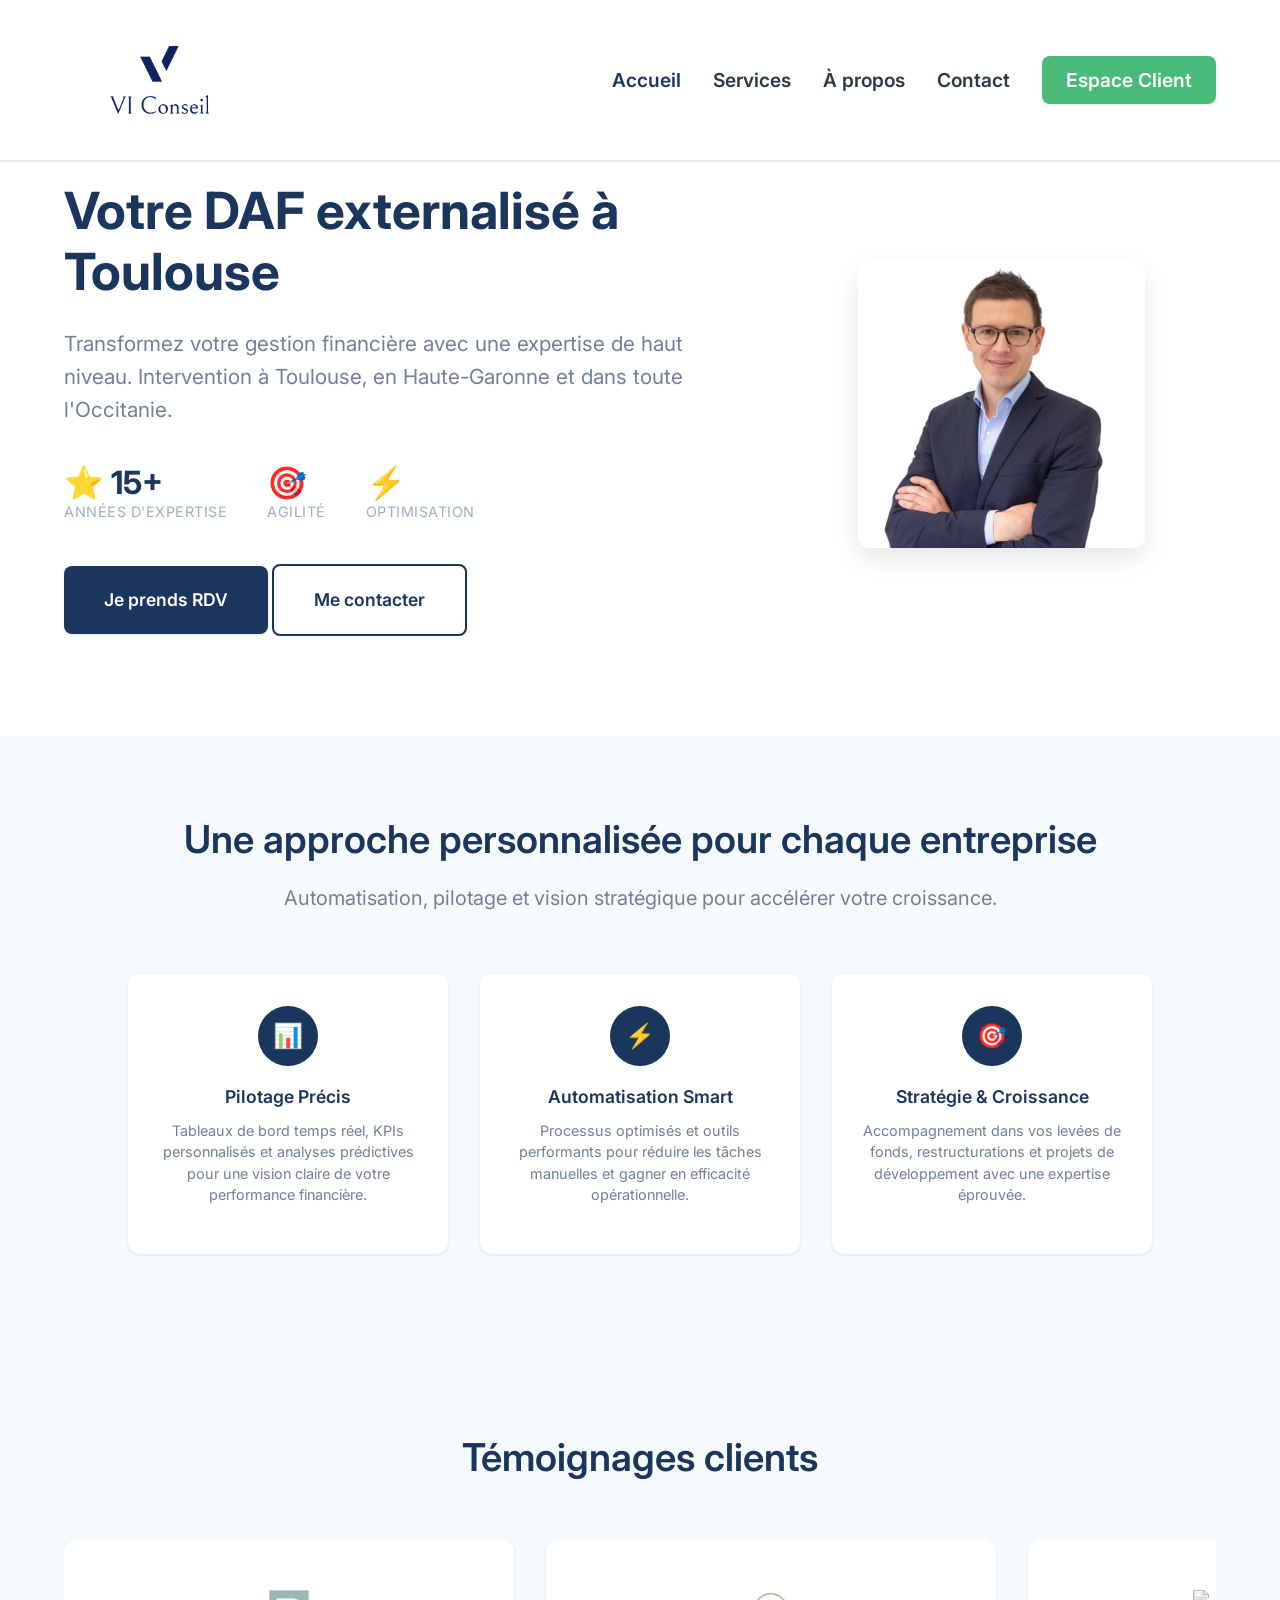
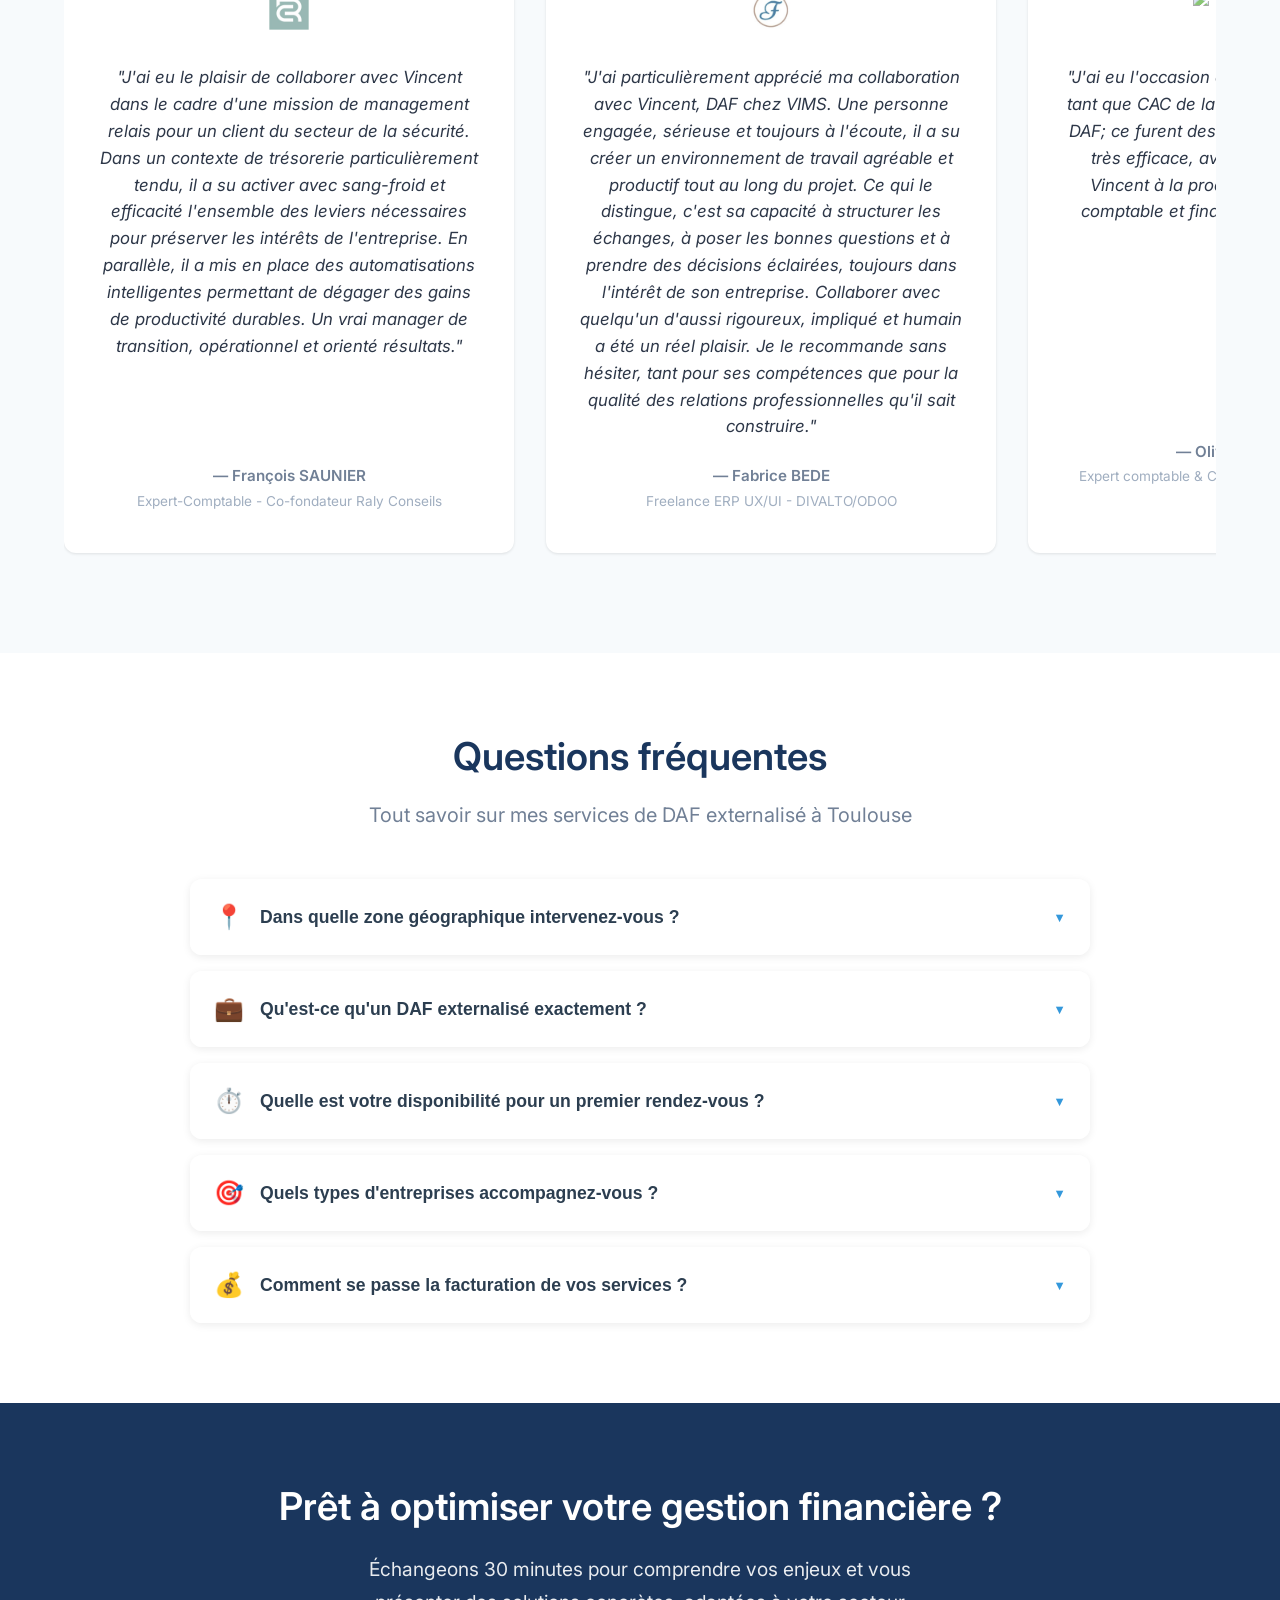
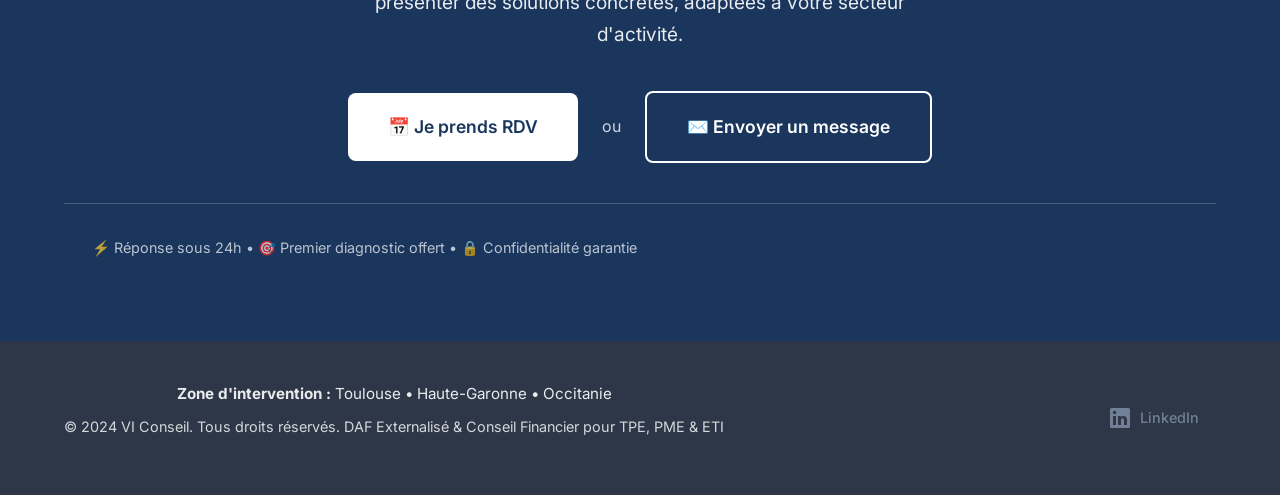
==== commit c1adbb0e: "SEO" ====
--- a/index.html
+++ b/index.html
@@ -257,32 +257,174 @@
             </div>
 
             <div style="max-width: 900px; margin: 48px auto 0;">
-                <div class="value-card" style="margin-bottom: 24px; text-align: left;">
-                    <h3 style="color: #2c3e50; margin-bottom: 12px;">📍 Dans quelle zone géographique intervenez-vous ?</h3>
-                    <p>J'interviens principalement à <strong>Toulouse et dans toute la Haute-Garonne</strong>. Je travaille également avec des entreprises dans l'ensemble de la région <strong>Occitanie</strong> (Montpellier, Perpignan, Tarbes, Albi, Carcassonne...). Grâce aux outils digitaux, je peux aussi accompagner des clients partout en France en distanciel.</p>
-                </div>
-
-                <div class="value-card" style="margin-bottom: 24px; text-align: left;">
-                    <h3 style="color: #2c3e50; margin-bottom: 12px;">💼 Qu'est-ce qu'un DAF externalisé exactement ?</h3>
-                    <p>Un <strong>DAF externalisé (Directeur Administratif et Financier externalisé)</strong> est un expert financier qui intervient à temps partagé dans votre entreprise. Contrairement à un DAF salarié, vous bénéficiez d'une expertise de haut niveau de manière flexible et à moindre coût, adaptée aux besoins des TPE et PME de Toulouse.</p>
-                </div>
-
-                <div class="value-card" style="margin-bottom: 24px; text-align: left;">
-                    <h3 style="color: #2c3e50; margin-bottom: 12px;">⏱️ Quelle est votre disponibilité pour un premier rendez-vous ?</h3>
-                    <p>Je réponds sous 24h et je peux organiser un premier diagnostic offert sous 48-72h, soit dans vos locaux à Toulouse, soit en visioconférence selon vos préférences. Ce premier échange permet d'identifier vos enjeux financiers et de définir ensemble un plan d'action personnalisé.</p>
-                </div>
-
-                <div class="value-card" style="margin-bottom: 24px; text-align: left;">
-                    <h3 style="color: #2c3e50; margin-bottom: 12px;">🎯 Quels types d'entreprises accompagnez-vous ?</h3>
-                    <p>J'accompagne principalement des <strong>TPE, PME et startups à Toulouse</strong> dans des secteurs variés : industrie, services, tech, e-commerce, santé... Mon expertise s'adapte aux entreprises en croissance, en difficulté de trésorerie, ou en phase de levée de fonds. Chiffre d'affaires de 500K€ à 20M€ typiquement.</p>
-                </div>
-
-                <div class="value-card" style="text-align: left;">
-                    <h3 style="color: #2c3e50; margin-bottom: 12px;">💰 Comment se passe la facturation de vos services ?</h3>
-                    <p>Ma mission de <strong>DAF externalisé à Toulouse</strong> peut être facturée de plusieurs façons selon vos besoins : forfait mensuel à temps partagé (idéal pour un suivi régulier), mission ponctuelle (levée de fonds, audit...), ou accompagnement projet. Lors de notre premier échange, je vous propose un devis sur-mesure adapté à vos enjeux.</p>
+                <div class="faq-accordion">
+                    <!-- Question 1 -->
+                    <div class="faq-item">
+                        <button class="faq-question" onclick="toggleFAQ(this)">
+                            <span class="faq-icon">📍</span>
+                            <span class="faq-text">Dans quelle zone géographique intervenez-vous ?</span>
+                            <span class="faq-arrow">▼</span>
+                        </button>
+                        <div class="faq-answer">
+                            <p>J'interviens principalement à <strong>Toulouse et dans toute la Haute-Garonne</strong>. Je travaille également avec des entreprises dans l'ensemble de la région <strong>Occitanie</strong> (Montpellier, Perpignan, Tarbes, Albi, Carcassonne...). Grâce aux outils digitaux, je peux aussi accompagner des clients partout en France en distanciel.</p>
+                        </div>
+                    </div>
+
+                    <!-- Question 2 -->
+                    <div class="faq-item">
+                        <button class="faq-question" onclick="toggleFAQ(this)">
+                            <span class="faq-icon">💼</span>
+                            <span class="faq-text">Qu'est-ce qu'un DAF externalisé exactement ?</span>
+                            <span class="faq-arrow">▼</span>
+                        </button>
+                        <div class="faq-answer">
+                            <p>Un <strong>DAF externalisé (Directeur Administratif et Financier externalisé)</strong> est un expert financier qui intervient à temps partagé dans votre entreprise. Contrairement à un DAF salarié, vous bénéficiez d'une expertise de haut niveau de manière flexible et à moindre coût, adaptée aux besoins des TPE et PME de Toulouse.</p>
+                        </div>
+                    </div>
+
+                    <!-- Question 3 -->
+                    <div class="faq-item">
+                        <button class="faq-question" onclick="toggleFAQ(this)">
+                            <span class="faq-icon">⏱️</span>
+                            <span class="faq-text">Quelle est votre disponibilité pour un premier rendez-vous ?</span>
+                            <span class="faq-arrow">▼</span>
+                        </button>
+                        <div class="faq-answer">
+                            <p>Je réponds sous 24h et je peux organiser un premier diagnostic offert sous 48-72h, soit dans vos locaux à Toulouse, soit en visioconférence selon vos préférences. Ce premier échange permet d'identifier vos enjeux financiers et de définir ensemble un plan d'action personnalisé.</p>
+                        </div>
+                    </div>
+
+                    <!-- Question 4 -->
+                    <div class="faq-item">
+                        <button class="faq-question" onclick="toggleFAQ(this)">
+                            <span class="faq-icon">🎯</span>
+                            <span class="faq-text">Quels types d'entreprises accompagnez-vous ?</span>
+                            <span class="faq-arrow">▼</span>
+                        </button>
+                        <div class="faq-answer">
+                            <p>J'accompagne principalement des <strong>TPE, PME et startups à Toulouse</strong> dans des secteurs variés : industrie, services, tech, e-commerce, santé... Mon expertise s'adapte aux entreprises en croissance, en difficulté de trésorerie, ou en phase de levée de fonds. Chiffre d'affaires de 500K€ à 20M€ typiquement.</p>
+                        </div>
+                    </div>
+
+                    <!-- Question 5 -->
+                    <div class="faq-item">
+                        <button class="faq-question" onclick="toggleFAQ(this)">
+                            <span class="faq-icon">💰</span>
+                            <span class="faq-text">Comment se passe la facturation de vos services ?</span>
+                            <span class="faq-arrow">▼</span>
+                        </button>
+                        <div class="faq-answer">
+                            <p>Ma mission de <strong>DAF externalisé à Toulouse</strong> peut être facturée de plusieurs façons selon vos besoins : forfait mensuel à temps partagé (idéal pour un suivi régulier), mission ponctuelle (levée de fonds, audit...), ou accompagnement projet. Lors de notre premier échange, je vous propose un devis sur-mesure adapté à vos enjeux.</p>
+                        </div>
+                    </div>
                 </div>
             </div>
         </div>
+
+        <style>
+            .faq-accordion {
+                display: flex;
+                flex-direction: column;
+                gap: 16px;
+            }
+
+            .faq-item {
+                background: white;
+                border-radius: 12px;
+                box-shadow: 0 2px 8px rgba(0,0,0,0.08);
+                overflow: hidden;
+                transition: all 0.3s ease;
+            }
+
+            .faq-item:hover {
+                box-shadow: 0 4px 16px rgba(0,0,0,0.12);
+                transform: translateY(-2px);
+            }
+
+            .faq-question {
+                width: 100%;
+                padding: 24px;
+                background: white;
+                border: none;
+                cursor: pointer;
+                display: flex;
+                align-items: center;
+                gap: 16px;
+                text-align: left;
+                font-size: 1.1rem;
+                font-weight: 600;
+                color: #2c3e50;
+                transition: background 0.3s ease;
+            }
+
+            .faq-question:hover {
+                background: #f8f9fa;
+            }
+
+            .faq-icon {
+                font-size: 1.5rem;
+                flex-shrink: 0;
+            }
+
+            .faq-text {
+                flex: 1;
+            }
+
+            .faq-arrow {
+                font-size: 0.8rem;
+                color: #3498db;
+                transition: transform 0.3s ease;
+                flex-shrink: 0;
+            }
+
+            .faq-item.active .faq-arrow {
+                transform: rotate(180deg);
+            }
+
+            .faq-answer {
+                max-height: 0;
+                overflow: hidden;
+                transition: max-height 0.4s ease, padding 0.4s ease;
+                padding: 0 24px;
+            }
+
+            .faq-item.active .faq-answer {
+                max-height: 500px;
+                padding: 0 24px 24px 24px;
+            }
+
+            .faq-answer p {
+                margin: 0;
+                line-height: 1.8;
+                color: #555;
+                font-size: 1rem;
+            }
+
+            .faq-item.active .faq-question {
+                background: #f8f9fa;
+                border-bottom: 2px solid #3498db;
+            }
+
+            /* Mobile responsive */
+            @media (max-width: 768px) {
+                .faq-question {
+                    padding: 20px 16px;
+                    font-size: 1rem;
+                }
+
+                .faq-icon {
+                    font-size: 1.3rem;
+                }
+
+                .faq-answer {
+                    padding: 0 16px;
+                }
+
+                .faq-item.active .faq-answer {
+                    padding: 0 16px 20px 16px;
+                }
+            }
+        </style>
     </section>
 
     <!-- CTA Section -->
@@ -394,6 +536,22 @@
             elementsToAnimate.forEach(el => observer.observe(el));
         });
 
+        // FAQ Accordion Toggle
+        function toggleFAQ(button) {
+            const faqItem = button.parentElement;
+            const wasActive = faqItem.classList.contains('active');
+
+            // Fermer toutes les autres FAQ
+            document.querySelectorAll('.faq-item').forEach(item => {
+                item.classList.remove('active');
+            });
+
+            // Ouvrir celle-ci si elle n'était pas déjà ouverte
+            if (!wasActive) {
+                faqItem.classList.add('active');
+            }
+        }
+
         // Plus besoin de sliders - tout est en grille maintenant !
     </script>
 </body>
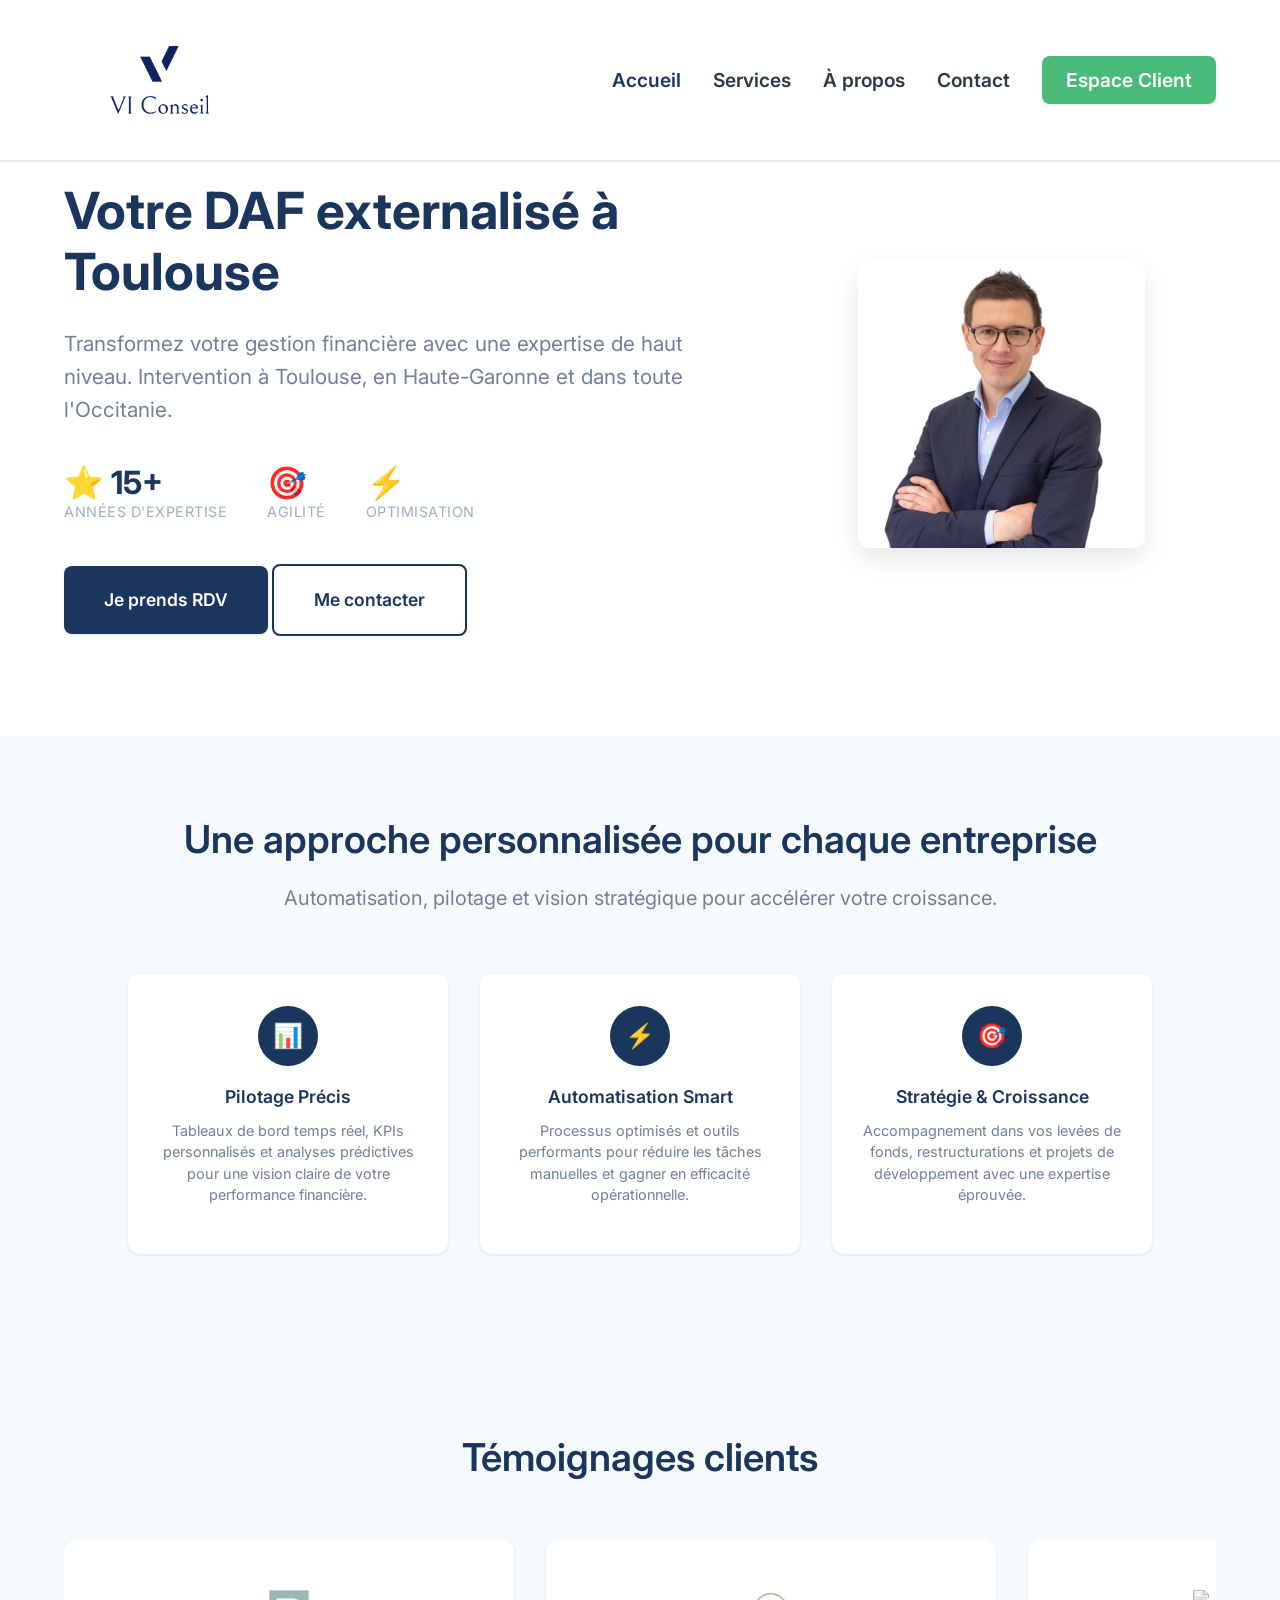
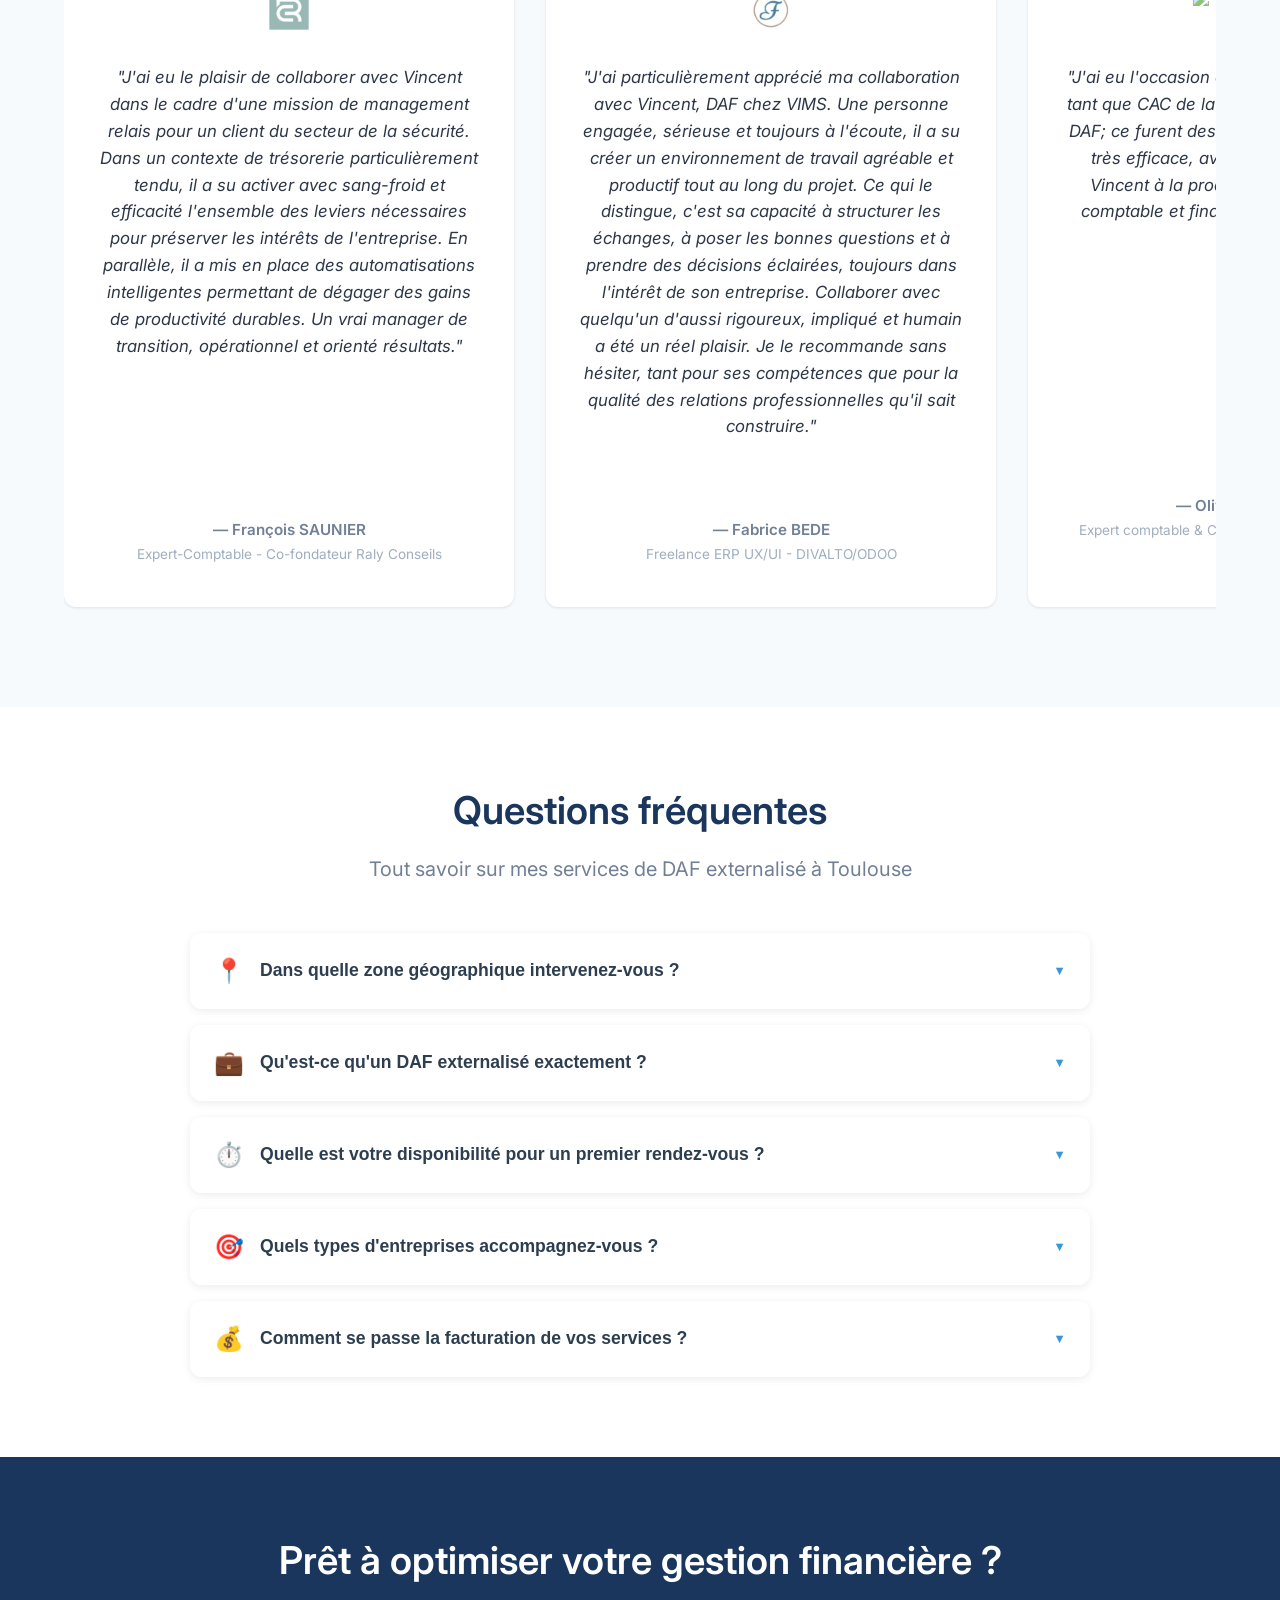
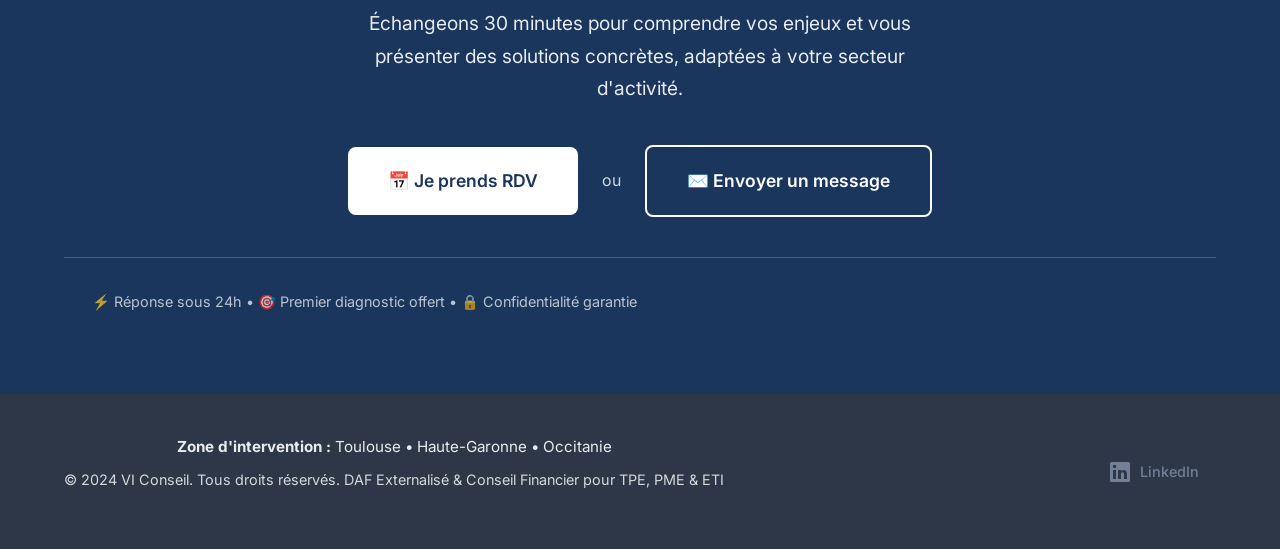
==== commit 9482877a: "Ajout témoignage Emmanuel Delgado - Belek Hot Sauce Co-Authored-By: Claude Opus 4.5 <noreply@anthrop" ====
--- a/index.html
+++ b/index.html
@@ -5,6 +5,32 @@
     <meta name="viewport" content="width=device-width, initial-scale=1.0">
     <title>DAF Externalisé Toulouse | VI Conseil - Direction Financière TPE/PME</title>
     <meta name="description" content="DAF externalisé à Toulouse et Haute-Garonne. Vincent Izquierdo, consultant financier expert : pilotage financier, levée de fonds, automatisation pour TPE/PME en Occitanie.">
+
+    <!-- Open Graph / Facebook -->
+    <meta property="og:type" content="website">
+    <meta property="og:url" content="https://www.viconseil.com/">
+    <meta property="og:title" content="DAF Externalisé Toulouse | VI Conseil - Direction Financière TPE/PME">
+    <meta property="og:description" content="DAF externalisé à Toulouse. Expert en pilotage financier, levée de fonds et automatisation pour TPE/PME en Haute-Garonne et Occitanie.">
+    <meta property="og:image" content="https://www.viconseil.com/vincent-photo.jpg">
+    <meta property="og:locale" content="fr_FR">
+    <meta property="og:site_name" content="VI Conseil">
+
+    <!-- Twitter Card -->
+    <meta name="twitter:card" content="summary_large_image">
+    <meta name="twitter:url" content="https://www.viconseil.com/">
+    <meta name="twitter:title" content="DAF Externalisé Toulouse | VI Conseil">
+    <meta name="twitter:description" content="Expert en direction financière, pilotage et levée de fonds pour TPE/PME à Toulouse et en Occitanie.">
+    <meta name="twitter:image" content="https://www.viconseil.com/vincent-photo.jpg">
+
+    <!-- Google Analytics 4 -->
+    <script async src="https://www.googletagmanager.com/gtag/js?id=G-YVRPRYEBJB"></script>
+    <script>
+      window.dataLayer = window.dataLayer || [];
+      function gtag(){dataLayer.push(arguments);}
+      gtag('js', new Date());
+      gtag('config', 'G-YVRPRYEBJB');
+    </script>
+
     <link rel="icon" type="image/png" href="favicon.png">
     <link rel="apple-touch-icon" href="favicon.png">
     <link rel="stylesheet" href="aneto-style.css">
@@ -244,6 +270,19 @@
                         <span class="testimonial-company">Expert comptable & Commissaire aux comptes - ACSO Conseils</span>
                     </cite>
                 </div>
+
+                <div class="testimonial-content">
+                    <div class="testimonial-logo">
+                        <img src="https://belekhotsauce.com/wp-content/uploads/2024/04/logo-belek-hot-sauce.png" alt="Belek Hot Sauce">
+                    </div>
+                    <blockquote class="testimonial-quote">
+                        "J'ai eu le plaisir de travailler avec Vincent de VICONSEIL pour l'étude des prix de vente de nos sauces. Il a conçu un outil Excel sur-mesure, flexible et facilement ajustable, qui nous permet de définir nos prix de vente en fonction de différents paramètres et de l'évolution de nos process. Le projet s'est déroulé en trois étapes claires : présentation de notre projet et des données, création et ajustement de l'outil, puis remise finale avec accompagnement à la prise en main. Vincent a fait preuve de rigueur, d'efficacité et d'une grande expertise. Je le recommande vivement à toute entreprise souhaitant disposer d'outils pratiques et stratégiques pour la gestion de ses prix."
+                    </blockquote>
+                    <cite class="testimonial-author">
+                        — Emmanuel DELGADO<br>
+                        <span class="testimonial-company">Fondateur - Belek Hot Sauce</span>
+                    </cite>
+                </div>
             </div>
         </div>
     </section>
@@ -314,7 +353,7 @@
                             <span class="faq-arrow">▼</span>
                         </button>
                         <div class="faq-answer">
-                            <p>Ma mission de <strong>DAF externalisé à Toulouse</strong> peut être facturée de plusieurs façons selon vos besoins : forfait mensuel à temps partagé (idéal pour un suivi régulier), mission ponctuelle (levée de fonds, audit...), ou accompagnement projet. Lors de notre premier échange, je vous propose un devis sur-mesure adapté à vos enjeux.</p>
+                            <p>Ma mission de <strong>DAF externalisé à Toulouse</strong> peut être facturée de plusieurs façons selon vos besoins : TJM sur des missions de transition ou au forfait sur des missions plus ponctuelles (audit, calcul de coûts et de marge). Lors de notre premier échange, je vous propose un devis sur-mesure adapté à vos enjeux.</p>
                         </div>
                     </div>
                 </div>
@@ -462,7 +501,7 @@
                     <p style="margin: 0; font-size: 0.9rem;">&copy; 2024 VI Conseil. Tous droits réservés. DAF Externalisé & Conseil Financier pour TPE, PME & ETI</p>
                 </div>
                 <div class="social-links">
-                    <a href="https://linkedin.com/in/vincent-izquierdo" target="_blank" class="linkedin-link" title="Vincent Izquierdo sur LinkedIn">
+                    <a href="https://www.linkedin.com/in/vincent-izquierdo" target="_blank" class="linkedin-link" title="Vincent Izquierdo sur LinkedIn">
                         <svg width="24" height="24" viewBox="0 0 24 24" fill="currentColor">
                             <path d="M20.5 2h-17A1.5 1.5 0 002 3.5v17A1.5 1.5 0 003.5 22h17a1.5 1.5 0 001.5-1.5v-17A1.5 1.5 0 0020.5 2zM8 19H5v-9h3zM6.5 8.25A1.75 1.75 0 118.3 6.5a1.78 1.78 0 01-1.8 1.75zM19 19h-3v-4.74c0-1.42-.6-1.93-1.38-1.93A1.74 1.74 0 0013 14.19a.66.66 0 000 .14V19h-3v-9h2.9v1.3a3.11 3.11 0 012.7-1.4c1.55 0 3.36.86 3.36 3.66z"/>
                         </svg>
